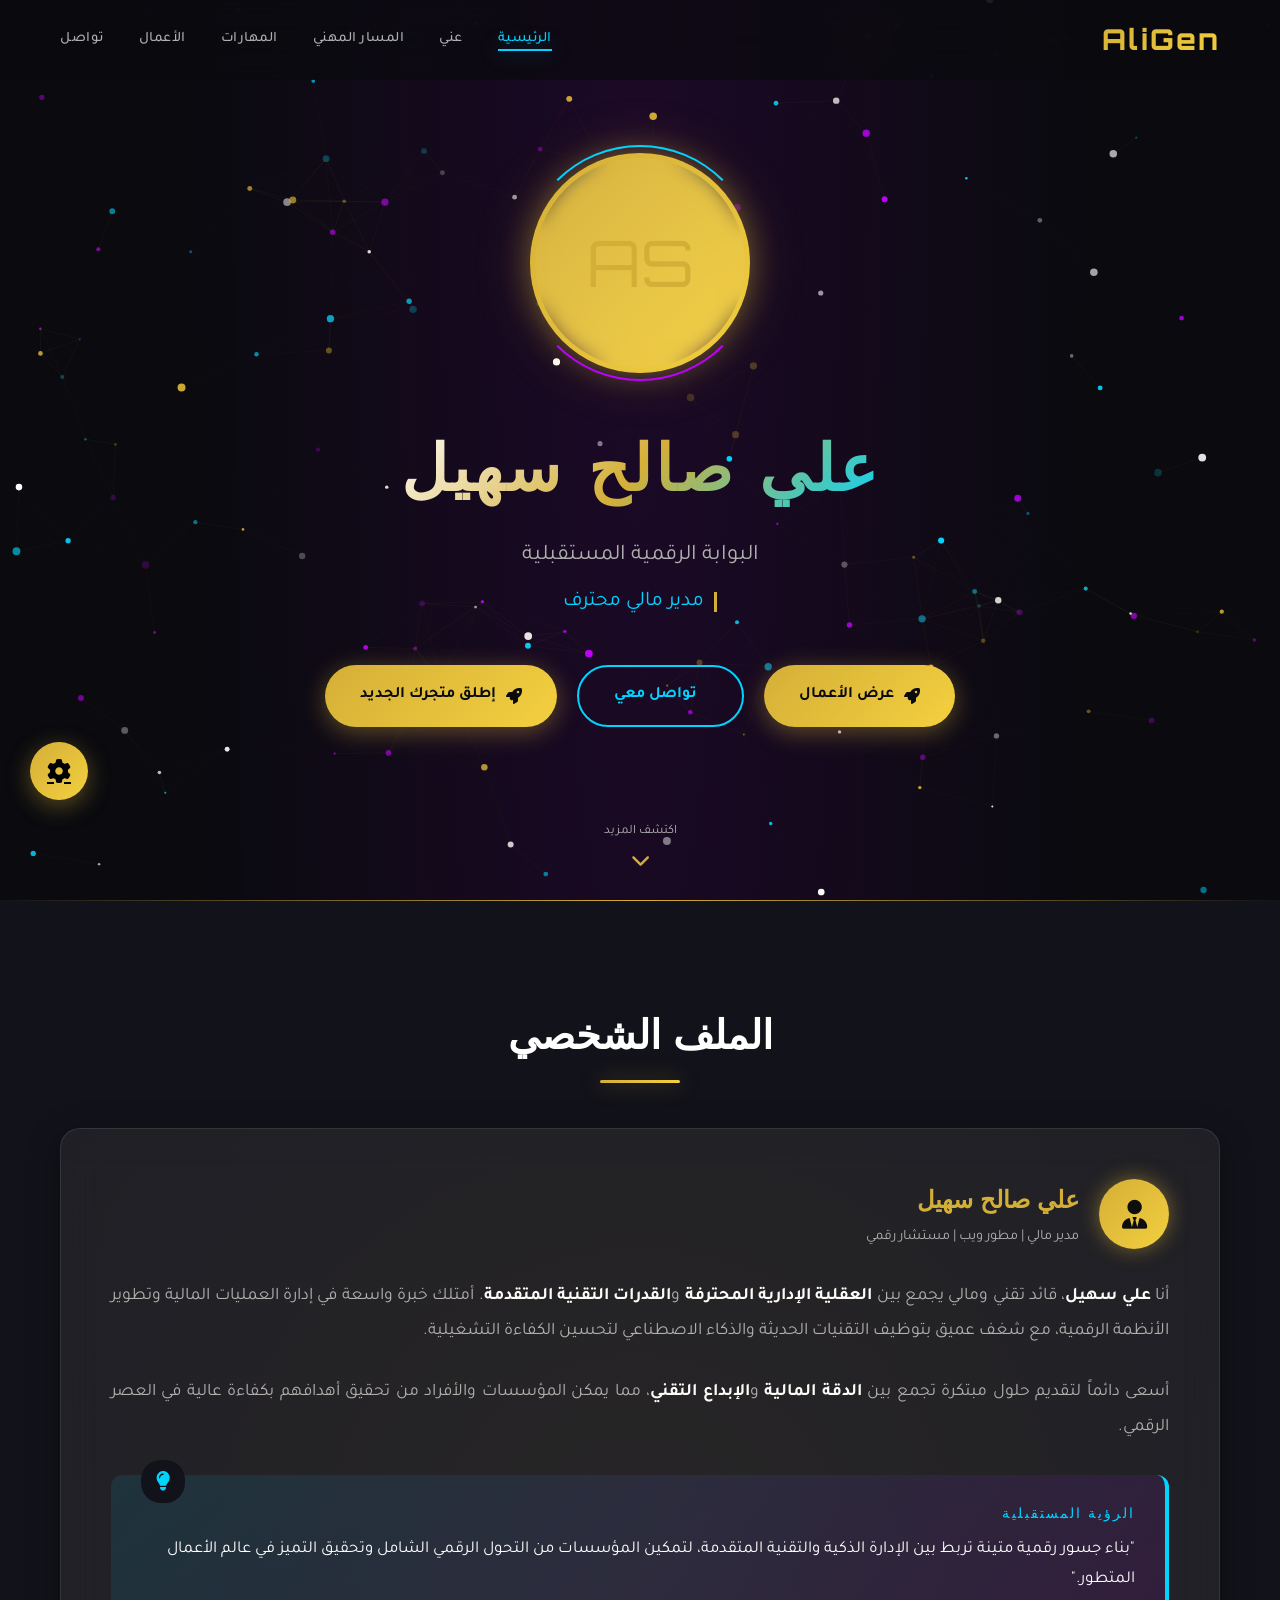
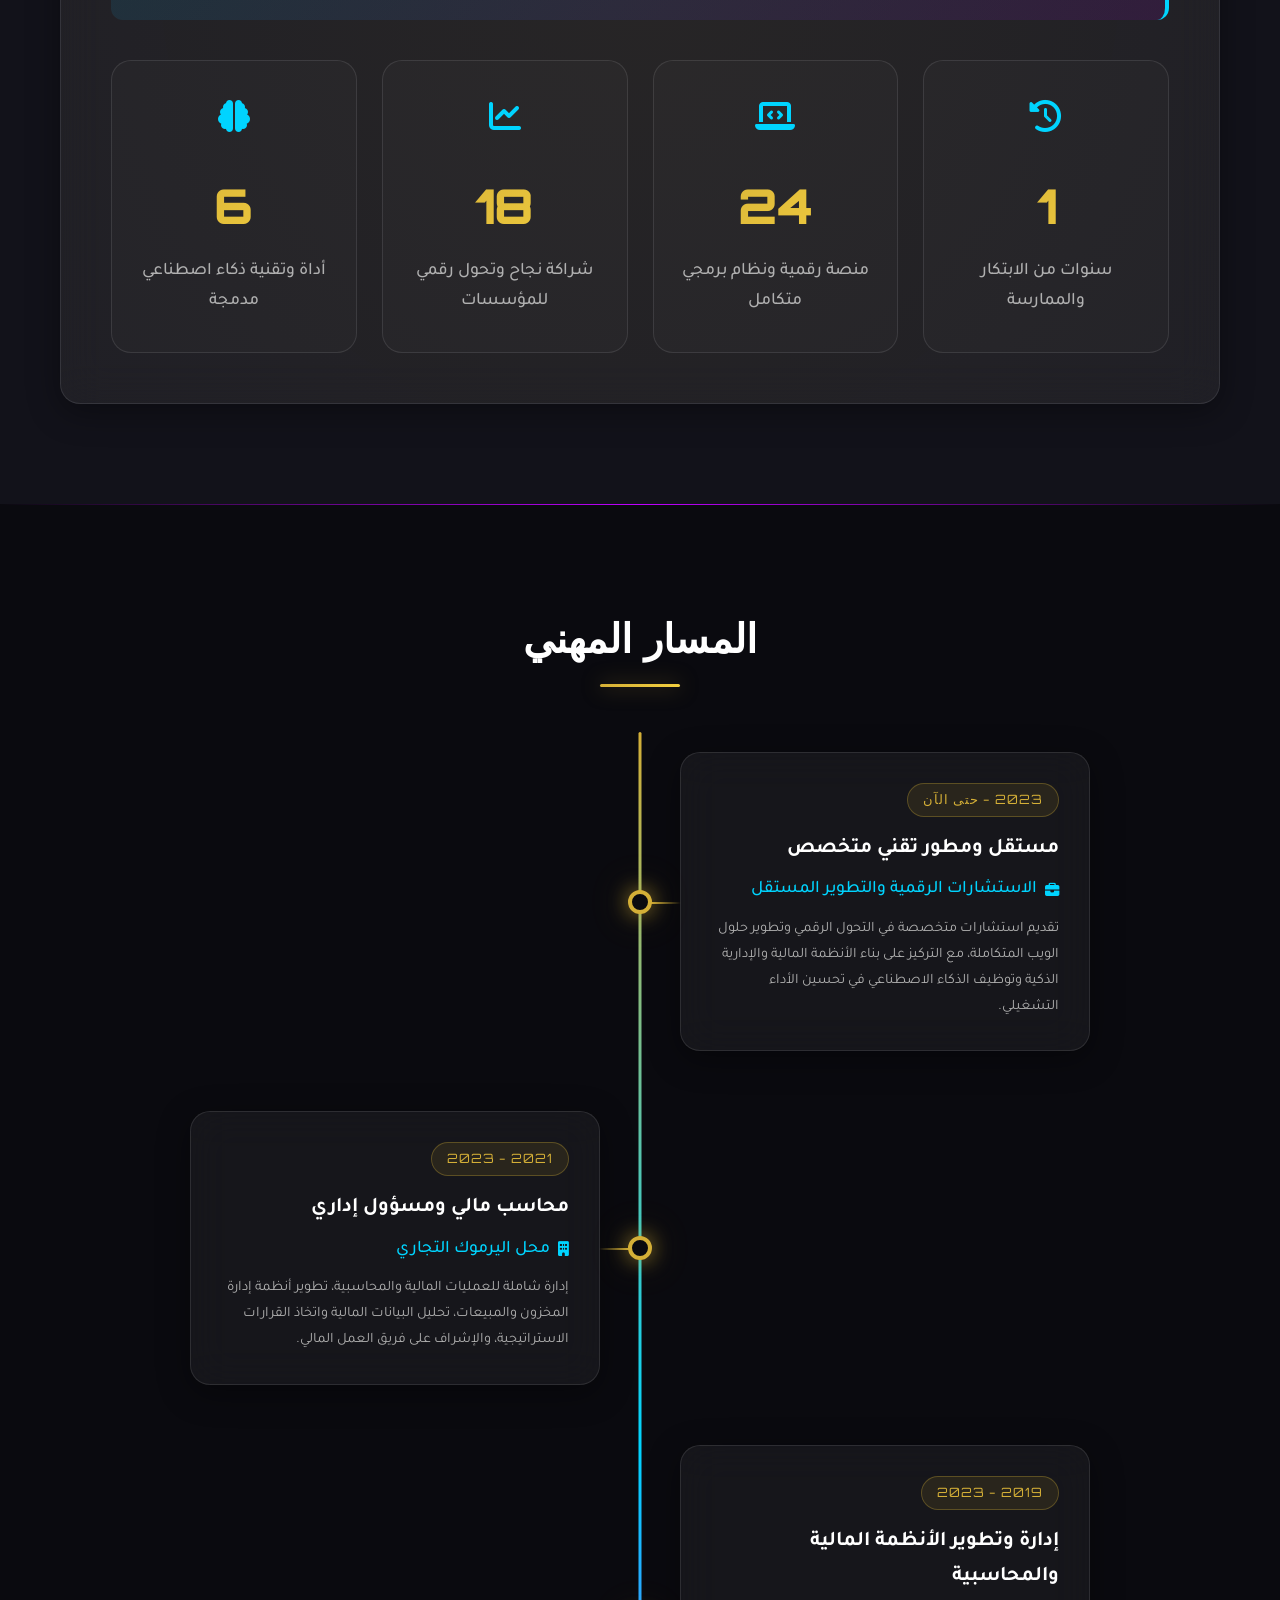
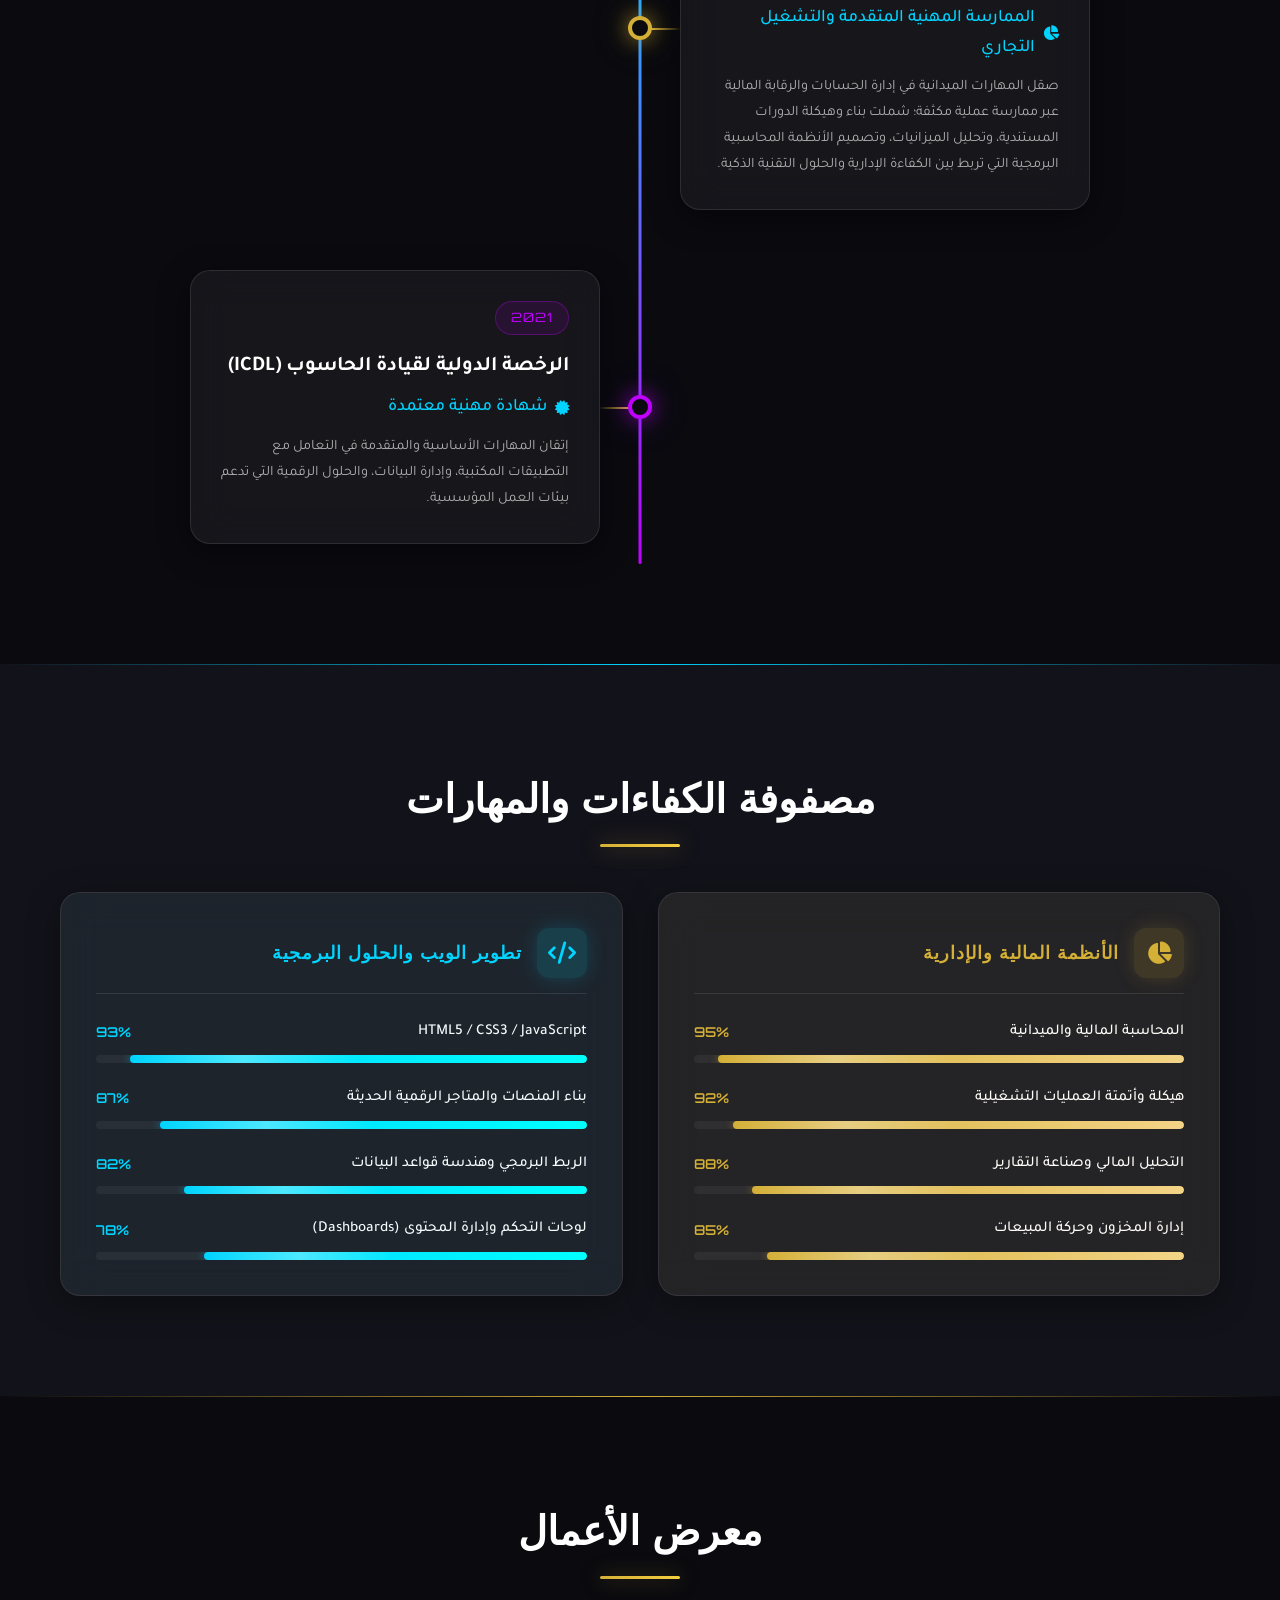
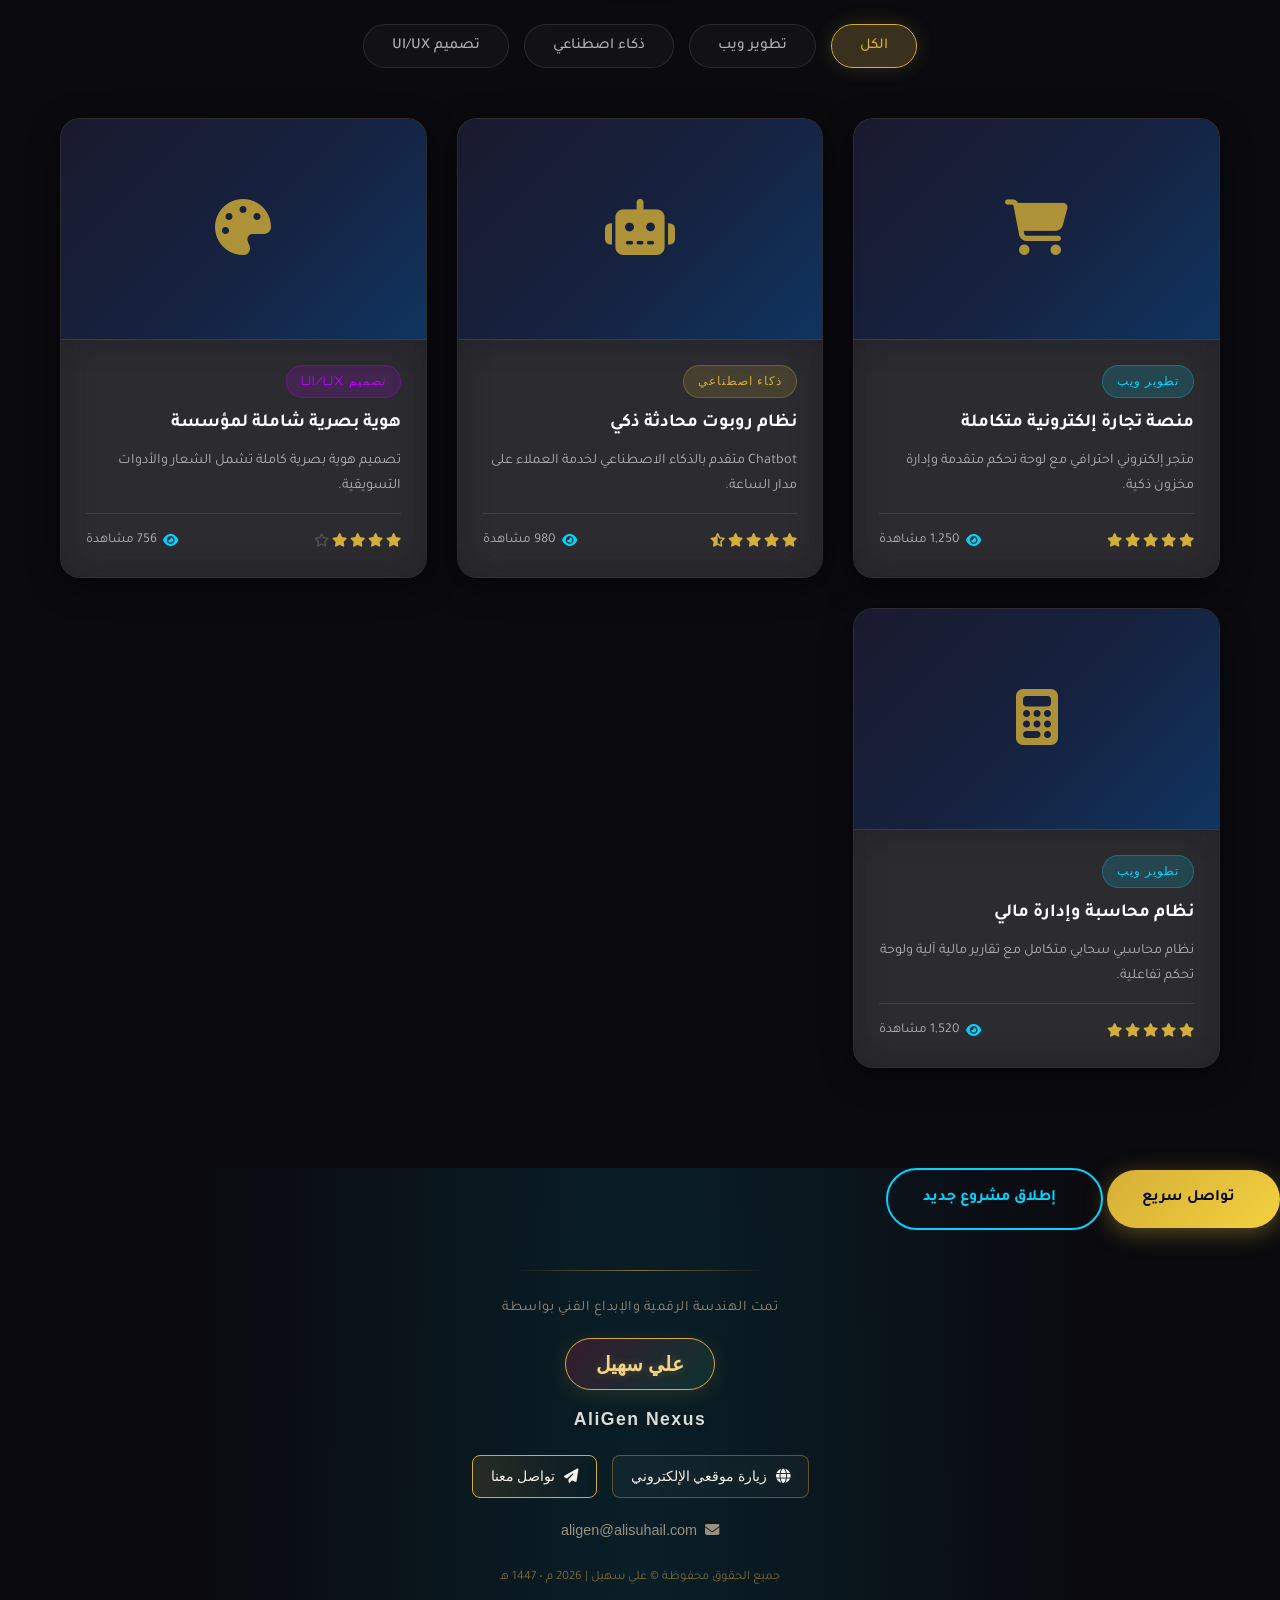
==== admin.html @ 63098ef5 "فصل صفحةadmin html" ====
<!DOCTYPE html>
<html lang="ar" dir="rtl">
<head>
    <meta charset="UTF-8">
<meta name="viewport" content="width=device-width, initial-scale=1.0">

<!-- العنوان والوصف الأساسي للـ SEO -->
<title>علي سهيل | أصنع ما يتخيله الآخرون - مطور ويب وحلول ذكاء اصطناعي</title>
<meta name="description" content="أحول أصعب الأفكار إلى منصات ومتاجر رقمية ناجحة. تطوير ويب، متاجر إلكترونية، وحلول ذكاء اصطناعي تبدأ بفكرة وتنتهي بإنجاز يفوق توقعاتك.">

<!-- Google Fonts -->  
<link rel="preconnect" href="https://fonts.googleapis.com">  
<link rel="preconnect" href="https://fonts.gstatic.com" crossorigin>  
<link href="https://fonts.googleapis.com/css2?family=Orbitron:wght@400;500;600;700;800;900&family=Inter:wght@300;400;500;600;700&family=Tajawal:wght@300;400;500;700;800;900&display=swap" rel="stylesheet">  
  
<!-- Font Awesome Icons -->  
<link rel="stylesheet" href="https://cdnjs.cloudflare.com/ajax/libs/font-awesome/6.5.1/css/all.min.css">  
  
<!-- ربط ملف التنسيقات -->  
<link rel="stylesheet" href="style.css">  
  
<!-- Open Graph - فيسبوك وواتساب -->
<meta property="og:type" content="website">  
<meta property="og:url" content="https://alisuhail.com">  
<meta property="og:title" content="علي سهيل | أصنع ما يتخيله الآخرون">  
<meta property="og:description" content="حلول رقمية ذكية تبدأ بفكرة وتنتهي بإنجاز">  
<meta property="og:image" content="https://i.postimg.cc/hG9jt9Pc/file-000000000bd871fd86e7128f88a6589e.png">  

<!-- Twitter Card -->  
<meta name="twitter:card" content="summary_large_image">  
<meta name="twitter:title" content="علي سهيل | أصنع ما يتخيله الآخرون">  
<meta name="twitter:description" content="أحول أصعب الأفكار إلى منصات ومتاجر رقمية ناجحة. تطوير ويب، متاجر إلكترونية، وحلول ذكاء اصطناعي تبدأ بفكرة وتنتهي بإنجاز.">  
<meta name="twitter:image" content="https://i.postimg.cc/hG9jt9Pc/file-000000000bd871fd86e7128f88a6589e.png">
</head>

<body>

    <!-- ============================================
         Navigation Bar
         ============================================ -->
    <nav class="navbar" id="navbar">
        <div class="container">
            <a href="#home" class="navbar-brand">AliGen</a>
            
            <ul class="nav-menu" id="navMenu">
                <li><a href="#home" class="nav-link active">الرئيسية</a></li>
                <li><a href="#about" class="nav-link">عني</a></li>
                <li><a href="#timeline" class="nav-link">المسار المهني</a></li>
                <li><a href="#skills" class="nav-link">المهارات</a></li>
                <li><a href="#portfolio" class="nav-link">الأعمال</a></li>
                <li><a href="#contact" class="nav-link">تواصل</a></li>
            </ul>
            
            <div class="hamburger" id="hamburger">
                <span></span>
                <span></span>
                <span></span>
            </div>
        </div>
    </nav>

    <!-- ============================================
         Hero Section
         ============================================ -->
    <section class="hero-section" id="home">
        <canvas id="particles-canvas"></canvas>
        
        <div class="hero-content">
            <div class="profile-container">
                <div class="profile-image-wrapper">
                    <div class="profile-image">
                        <img src="https://i.postimg.cc/J7dBg5sp/file-0000000059b471f4b7253a886ff42925.png" 
                             alt="علي صالح سهيل" 
                             style="width:100%;height:100%;object-fit:cover;border-radius:50%;"
                             onerror="this.style.display='none';this.nextElementSibling.style.display='block';">
                        <span class="profile-fallback">AS</span>
                    </div>
                </div>
            </div>
            
            <h1 class="hero-title">علي صالح سهيل</h1>
            <p class="hero-subtitle">البوابة الرقمية المستقبلية</p>
            <div class="typing-container">
                <span class="typing-text" id="typingText"></span>
            </div>
            
            <div class="hero-buttons">
                <a href="#portfolio" class="btn-primary">
                    <i class="fas fa-rocket"></i>
                    عرض الأعمال  
                </a>
                <a href="https://aligen-connect.netlify.app/#contact" class="btn-secondary">
                    <i data-lucide="send" class="w-4 h-4"></i>
                    تواصل معي            
                </a>
                <a href="https://aligen-connect.netlify.app/#launchpad" class="btn-primary">
                    <i data-lucide="rocket" class="fas fa-rocket my-icon w-4 h-4"></i>
                    إطلق متجرك الجديد
                </a>
            </div>
        </div>
        
        <div class="scroll-indicator">
            <span>اكتشف المزيد</span>
            <i class="fas fa-chevron-down"></i>
        </div>
    </section>

    <!-- ============================================
         About Section
         ============================================ -->
    <section class="about-section" id="about">
        <div class="container">
            <h2 class="section-title fade-in">الملف الشخصي</h2>
            
            <div class="about-grid">
                <div class="glass about-card fade-in">
                    <div class="about-header">
                        <div class="about-icon">
                            <i class="fas fa-user-tie"></i>
                        </div>
                        <div>
                            <h3 class="about-title-small">علي صالح سهيل</h3>
                            <p class="about-subtitle">مدير مالي | مطور ويب | مستشار رقمي</p>
                        </div>
                    </div>
                    
                    <p class="about-text">
                        أنا <strong>علي سهيل</strong>، قائد تقني ومالي يجمع بين <strong>العقلية الإدارية المحترفة</strong> و<strong>القدرات التقنية المتقدمة</strong>. أمتلك خبرة واسعة في إدارة العمليات المالية وتطوير الأنظمة الرقمية، مع شغف عميق بتوظيف التقنيات الحديثة والذكاء الاصطناعي لتحسين الكفاءة التشغيلية.
                    </p>
                    
                    <p class="about-text">
                        أسعى دائماً لتقديم حلول مبتكرة تجمع بين <strong>الدقة المالية</strong> و<strong>الإبداع التقني</strong>، مما يمكن المؤسسات والأفراد من تحقيق أهدافهم بكفاءة عالية في العصر الرقمي.
                    </p>
                    
                    <div class="vision-box">
                        <div class="vision-label">الرؤية المستقبلية</div>
                        <p class="vision-text">
                            "بناء جسور رقمية متينة تربط بين الإدارة الذكية والتقنية المتقدمة، لتمكين المؤسسات من التحول الرقمي الشامل وتحقيق التميز في عالم الأعمال المتطور."
                        </p>
                    </div>
                    
                    <div class="stats-grid">
                        <div class="stat-card" data-count="2">
                            <div class="stat-icon"><i class="fas fa-history"></i></div>
                            <div class="stat-number">0</div>
                            <div class="stat-label">سنوات من الابتكار والممارسة</div>
                        </div>
                        <div class="stat-card" data-count="45">
                            <div class="stat-icon"><i class="fas fa-laptop-code"></i></div>
                            <div class="stat-number">0</div>
                            <div class="stat-label">منصة رقمية ونظام برمجي متكامل</div>
                        </div>
                        <div class="stat-card" data-count="35">
                            <div class="stat-icon"><i class="fas fa-chart-line"></i></div>
                            <div class="stat-number">0</div>
                            <div class="stat-label">شراكة نجاح وتحول رقمي للمؤسسات</div>
                        </div>
                        <div class="stat-card" data-count="12">
                            <div class="stat-icon"><i class="fas fa-brain"></i></div>
                            <div class="stat-number">0</div>
                            <div class="stat-label">أداة وتقنية ذكاء اصطناعي مدمجة</div>
                        </div>
                    </div>
                </div>
            </div>
        </div>
    </section>

    <!-- ============================================
         Timeline Section
         ============================================ -->
    <section class="timeline-section" id="timeline">
        <div class="container">
            <h2 class="section-title fade-in">المسار المهني</h2>
            
            <div class="timeline-container fade-in">
                <div class="timeline-line"></div>
                
                <div class="timeline-item">
                    <div class="timeline-node"></div>
                    <div class="glass timeline-content">
                        <div class="timeline-connector"></div>
                        <span class="timeline-date">2023 - حتى الآن</span>
                        <h3 class="timeline-title">مستقل ومطور تقني متخصص</h3>
                        <div class="timeline-company">
                            <i class="fas fa-briefcase"></i>
                            الاستشارات الرقمية والتطوير المستقل
                        </div>
                        <p class="timeline-description">
                            تقديم استشارات متخصصة في التحول الرقمي وتطوير حلول الويب المتكاملة، مع التركيز على بناء الأنظمة المالية والإدارية الذكية وتوظيف الذكاء الاصطناعي في تحسين الأداء التشغيلي.
                        </p>
                    </div>
                </div>

                <div class="timeline-item">
                    <div class="timeline-node"></div>
                    <div class="glass timeline-content">
                        <div class="timeline-connector"></div>
                        <span class="timeline-date">2021 - 2023</span>
                        <h3 class="timeline-title">محاسب مالي ومسؤول إداري</h3>
                        <div class="timeline-company">
                            <i class="fas fa-building"></i>
                            محل اليرموك التجاري
                        </div>
                        <p class="timeline-description">
                            إدارة شاملة للعمليات المالية والمحاسبية، تطوير أنظمة إدارة المخزون والمبيعات، تحليل البيانات المالية واتخاذ القرارات الاستراتيجية، والإشراف على فريق العمل المالي.
                        </p>
                    </div>
                </div>

                <div class="timeline-item">
                    <div class="timeline-node"></div>
                    <div class="glass timeline-content">
                        <div class="timeline-connector"></div>
                        <span class="timeline-date">2019 - 2023</span>
                        <h3 class="timeline-title">إدارة وتطوير الأنظمة المالية والمحاسبية</h3>
                        <div class="timeline-company">
                            <i class="fas fa-chart-pie"></i>
                            الممارسة المهنية المتقدمة والتشغيل التجاري
                        </div>
                        <p class="timeline-description">
                            صقل المهارات الميدانية في إدارة الحسابات والرقابة المالية عبر ممارسة عملية مكثفة؛ شملت بناء وهيكلة الدورات المستندية، وتحليل الميزانيات، وتصميم الأنظمة المحاسبية البرمجية التي تربط بين الكفاءة الإدارية والحلول التقنية الذكية.
                        </p>
                    </div>
                </div>

                <div class="timeline-item">
                    <div class="timeline-node education"></div>
                    <div class="glass timeline-content">
                        <div class="timeline-connector"></div>
                        <span class="timeline-date edu">2021</span>
                        <h3 class="timeline-title">الرخصة الدولية لقيادة الحاسوب (ICDL)</h3>
                        <div class="timeline-company">
                            <i class="fas fa-certificate"></i>
                            شهادة مهنية معتمدة
                        </div>
                        <p class="timeline-description">
                            إتقان المهارات الأساسية والمتقدمة في التعامل مع التطبيقات المكتبية، وإدارة البيانات، والحلول الرقمية التي تدعم بيئات العمل المؤسسية.
                        </p>
                    </div>
                </div>
            </div>
        </div>
    </section>

    <!-- ============================================
         Skills Section
         ============================================ -->
    <section class="skills-section" id="skills">
        <div class="container">
            <h2 class="section-title fade-in">مصفوفة الكفاءات والمهارات</h2>
            
            <div class="skills-grid">
                <div class="glass skill-category management fade-in">
                    <div class="category-header">
                        <div class="category-icon"><i class="fas fa-chart-pie"></i></div>
                        <h3 class="category-title">الأنظمة المالية والإدارية</h3>
                    </div>
                    <div class="skill-item" data-skill="95">
                        <div class="skill-info"><span class="skill-name">المحاسبة المالية والميدانية</span><span class="skill-percent">95%</span></div>
                        <div class="progress-bar"><div class="progress-fill"></div></div>
                    </div>
                    <div class="skill-item" data-skill="92">
                        <div class="skill-info"><span class="skill-name">هيكلة وأتمتة العمليات التشغيلية</span><span class="skill-percent">92%</span></div>
                        <div class="progress-bar"><div class="progress-fill"></div></div>
                    </div>
                    <div class="skill-item" data-skill="88">
                        <div class="skill-info"><span class="skill-name">التحليل المالي وصناعة التقارير</span><span class="skill-percent">88%</span></div>
                        <div class="progress-bar"><div class="progress-fill"></div></div>
                    </div>
                    <div class="skill-item" data-skill="85">
                        <div class="skill-info"><span class="skill-name">إدارة المخزون وحركة المبيعات</span><span class="skill-percent">85%</span></div>
                        <div class="progress-bar"><div class="progress-fill"></div></div>
                    </div>
                </div>

                <div class="glass skill-category development fade-in">
                    <div class="category-header">
                        <div class="category-icon"><i class="fas fa-code"></i></div>
                        <h3 class="category-title">تطوير الويب والحلول البرمجية</h3>
                    </div>
                    <div class="skill-item" data-skill="93">
                        <div class="skill-info"><span class="skill-name">HTML5 / CSS3 / JavaScript</span><span class="skill-percent">93%</span></div>
                        <div class="progress-bar"><div class="progress-fill"></div></div>
                    </div>
                    <div class="skill-item" data-skill="87">
                        <div class="skill-info"><span class="skill-name">بناء المنصات والمتاجر الرقمية الحديثة</span><span class="skill-percent">87%</span></div>
                        <div class="progress-bar"><div class="progress-fill"></div></div>
                    </div>
                    <div class="skill-item" data-skill="82">
                        <div class="skill-info"><span class="skill-name">الربط البرمجي وهندسة قواعد البيانات</span><span class="skill-percent">82%</span></div>
                        <div class="progress-bar"><div class="progress-fill"></div></div>
                    </div>
                    <div class="skill-item" data-skill="78">
                        <div class="skill-info"><span class="skill-name">لوحات التحكم وإدارة المحتوى (Dashboards)</span><span class="skill-percent">78%</span></div>
                        <div class="progress-bar"><div class="progress-fill"></div></div>
                    </div>
                </div>
            </div>
        </div>
    </section>

    <!-- ============================================
         Portfolio Section
         ============================================ -->
    <section class="portfolio-section" id="portfolio">
        <div class="container">
            <h2 class="section-title fade-in">معرض الأعمال</h2>
            
            <div class="filter-container fade-in">
                <button class="filter-btn active" data-filter="all"><span>الكل</span></button>
                <button class="filter-btn" data-filter="development"><span>تطوير الويب</span></button>
                <button class="filter-btn" data-filter="design"><span>التصميم</span></button>
                <button class="filter-btn" data-filter="ai"><span>الذكاء الاصطناعي</span></button>
            </div>
            
            <div class="portfolio-grid fade-in" id="portfolioGrid">
                <!-- يتم ملؤه ديناميكياً من ملف script.js -->
            </div>
        </div>
    </section>

    <!-- ============================================
         Contact CTA Buttons
         ============================================ -->
    <div class="cta-buttons">
        <a href="https://aligen-connect.netlify.app/#contact" onclick="toggleMobileMenu()" class="btn-primary">
           <i data-lucide="send" class="w-4 h-4"></i> 
            تواصل سريع
        </a>
        <a href="https://aligen-connect.netlify.app/#launchpad" onclick="toggleMobileMenu()" class="btn-secondary">
            <i data-lucide="rocket" class="w-4 h-4"></i>
             إطلاق مشروع جديد
        </a>
    </div>

    <!-- ============================================
         Footer
         ============================================ -->
    <footer class="futuristic-footer">
        <div class="footer-line"></div>
        <p class="footer-text">تمت الهندسة الرقمية والإبداع الفني بواسطة</p>
        <div class="designer-branding">
            <div class="brand-dev-capsule">علي سهيل</div>
            <span class="brand-nexus-text">AliGen Nexus</span>
            <div class="footer-buttons-container">
                <a href="https://aligen-nex-fduws5fc.manus.space" target="_blank" class="agbtn">
                    <i class="fas fa-globe"></i> زيارة موقعي الإلكتروني
                </a>
                <a href="https://aligen-connect.netlify.app/#contact" target="_blank" class="agbtn contact-btn">
                    <i class="fas fa-paper-plane"></i> تواصل معنا
                </a>
            </div>
            <div class="agmail" id="copyMail">
                <i class="fas fa-envelope"></i> aligen@alisuhail.com
            </div>
        </div>
        <p class="footer-copy">جميع الحقوق محفوظة © علي سهيل | 2026 م • 1447 هـ</p>
    </footer>

    <!-- Scroll to Top -->
    <button class="scroll-top-btn" id="scrollTopBtn" aria-label="العودة للأعلى">
        <i class="fas fa-chevron-up"></i>
    </button>

    <!-- زر الدخول للوحة التحكم (ينقلك لصفحة admin.html) -->
    <a href="admin.html" class="floating-admin-btn" title="فتح لوحة الإدارة" target="_blank">
        <i class="fas fa-cog"></i>
    </a>

    <!-- ربط ملف الجافاسكريبت الرئيسي -->
    <script src="script.js"></script>

    <!-- كود ربط استمارة التواصل بقاعدة بيانات فايربيس Firestore (يجب أن يبقى module) -->
    <script type="module">
        import { initializeApp } from "https://www.gstatic.com/firebasejs/12.13.0/firebase-app.js";
        import { getAnalytics } from "https://www.gstatic.com/firebasejs/12.13.0/firebase-analytics.js";
        import { getFirestore, collection, addDoc, serverTimestamp } from "https://www.gstatic.com/firebasejs/12.13.0/firebase-firestore.js";

        const firebaseConfig = {
            apiKey: "AIzaSyB22o1vU_mT0k_3IWxIdcopri5rWjGiPYI",
            authDomain: "aligen-cv.firebaseapp.com",
            projectId: "aligen-cv",
            storageBucket: "aligen-cv.firebasestorage.app",
            messagingSenderId: "947518496863",
            appId: "1:947518496863:web:9a6d0e6fd05e4dda3cfbea",
            measurementId: "G-0F3BT9Z23Q"
        };

        const app = initializeApp(firebaseConfig);
        const analytics = getAnalytics(app);
        const db = getFirestore(app);

        const contactForm = document.getElementById('contactForm');
        
        // التأكد من وجود النموذج في الصفحة قبل تنفيذ الكود لتفادي الأخطاء
        if (contactForm) {
            contactForm.addEventListener('submit', async (e) => {
                e.preventDefault();

                const submitBtn = contactForm.querySelector('.submit-btn span');
                const originalText = submitBtn.innerText;
                submitBtn.innerText = "جاري إرسال طلبك...";

                const formData = {
                    name: document.getElementById('name').value,
                    phone: document.getElementById('phone').value,
                    email: document.getElementById('email').value,
                    country: document.getElementById('country').value,
                    city: document.getElementById('city').value || "غير محدد",
                    company: document.getElementById('company').value || "غير محدد",
                    jobTitle: document.getElementById('jobTitle').value,
                    reason: document.getElementById('reason').value,
                    details: document.getElementById('details').value,
                    createdAt: serverTimestamp()
                };

                try {
                    const docRef = await addDoc(collection(db, "incoming_requests"), formData);
                    if (typeof showNotification === 'function') {
                        showNotification("تم إرسال طلبك بنجاح! يسعدنا التعامل معك وسنتواصل معك قريباً.", "success");
                    }
                    contactForm.reset();
                } catch (error) {
                    console.error("خطأ أثناء حفظ البيانات في فايربيس: ", error);
                    if (typeof showNotification === 'function') {
                        showNotification("عذراً، حدث خطأ أثناء إرسال الطلب. يرجى المحاولة مرة أخرى.", "danger");
                    }
                } finally {
                    submitBtn.innerText = originalText;
                }
            });
        }
    </script>
    
</body>
</html>
---- style.css ----
/* ============================================
   CSS Custom Properties (Design Tokens)
   ============================================ */
:root {
    --primary-bg: #0a0a0f;
    --secondary-bg: #12121a;
    --glass-bg: rgba(255, 255, 255, 0.05);
    --glass-border: rgba(255, 255, 255, 0.1);
    --gold-primary: #d4af37;
    --gold-light: #f4d03f;
    --gold-gradient: linear-gradient(135deg, #d4af37, #f4d03f);
    --neon-blue: #00d4ff;
    --neon-purple: #bf00ff;
    --text-primary: #ffffff;
    --text-secondary: #b0b0b0;
    --accent-cyan: #00ffff;
    
    --font-heading: 'Orbitron', sans-serif;
    --font-body: 'Inter', 'Segoe UI', sans-serif;
    --font-arabic: 'Tajawal', 'Cairo', sans-serif;
    --size-hero: 4rem;
    --size-h1: 3rem;
    --size-h2: 2.5rem;
    --size-h3: 1.5rem;
    --size-body: 1.1rem;
    --size-small: 0.9rem;
    
    --section-padding: 100px 0;
    --container-max: 1200px;
    --card-gap: 30px;
    --element-gap: 20px;
    
    --radius-card: 20px;
    --radius-button: 50px;
    --radius-input: 12px;
    
    --shadow-glass: 0 8px 32px rgba(0, 0, 0, 0.37);
    --shadow-neon-blue: 0 0 20px rgba(0, 212, 255, 0.5);
    --shadow-neon-gold: 0 0 20px rgba(212, 175, 55, 0.5);
    --shadow-neon-purple: 0 0 20px rgba(191, 0, 255, 0.5);
    
    --transition-smooth: all 0.3s cubic-bezier(0.4, 0, 0.2, 1);
}

/* ============================================
   Reset & Base Styles
   ============================================ */
*, *::before, *::after { margin: 0; padding: 0; box-sizing: border-box; }
html { scroll-behavior: smooth; font-size: 16px; }

body {
    font-family: var(--font-arabic);
    background-color: var(--primary-bg);
    background-image: 
        radial-gradient(ellipse at top, rgba(191, 0, 255, 0.1) 0%, transparent 50%),
        radial-gradient(ellipse at bottom, rgba(0, 212, 255, 0.1) 0%, transparent 50%);
    color: var(--text-primary);
    line-height: 1.7;
    overflow-x: hidden;
    min-height: 100vh;
}

::selection { background: var(--gold-primary); color: var(--primary-bg); }
::-webkit-scrollbar { width: 8px; }
::-webkit-scrollbar-track { background: var(--primary-bg); }
::-webkit-scrollbar-thumb { background: var(--gold-gradient); border-radius: 10px; }
::-webkit-scrollbar-thumb:hover { background: var(--gold-light); }

.container { max-width: var(--container-max); margin: 0 auto; padding: 0 20px; }
section { padding: var(--section-padding); position: relative; }

.glass {
    background: var(--glass-bg);
    backdrop-filter: blur(20px);
    -webkit-backdrop-filter: blur(20px);
    border: 1px solid var(--glass-border);
    border-radius: var(--radius-card);
    box-shadow: var(--shadow-glass);
}

.section-title {
    font-family: var(--font-heading);
    font-size: var(--size-h2);
    text-align: center;
    margin-bottom: 60px;
    position: relative;
    color: var(--text-primary);
}

.section-title::after {
    content: '';
    position: absolute;
    bottom: -15px;
    left: 50%;
    transform: translateX(-50%);
    width: 80px;
    height: 3px;
    background: var(--gold-gradient);
    box-shadow: var(--shadow-neon-gold);
    border-radius: 10px;
}

/* Animation Keyframes */
@keyframes float { 0%, 100% { transform: translateY(0); } 50% { transform: translateY(-20px); } }
@keyframes pulse-glow { 0%, 100% { opacity: 1; } 50% { opacity: 0.5; } }
@keyframes fadeInUp { from { opacity: 0; transform: translateY(30px); } to { opacity: 1; transform: translateY(0); } }
@keyframes spin { from { transform: rotate(0deg); } to { transform: rotate(360deg); } }
@keyframes blink-caret { from, to { border-color: transparent; } 50% { border-color: var(--gold-primary); } }
@keyframes bounce { 0%, 20%, 50%, 80%, 100% { transform: translateX(-50%) translateY(0); } 40% { transform: translateX(-50%) translateY(-10px); } 60% { transform: translateX(-50%) translateY(-5px); } }
@keyframes shine { 0% { transform: translateX(-100%); } 100% { transform: translateX(300%); } }
@keyframes borderGlow { 0%, 100% { opacity: 0.3; } 50% { opacity: 0.6; } }
@keyframes gradientShift { 0%, 100% { background-position: 0% 50%; } 50% { background-position: 100% 50%; } }
@keyframes shake { 0%,100%{transform:translateX(0)} 25%{transform:translateX(-5px)} 75%{transform:translateX(5px)} }
@keyframes float-pulse { 0%,100% { transform: translateY(0); } 50% { transform: translateY(-8px); } }

.fade-in { opacity: 0; transform: translateY(30px); transition: opacity 0.8s ease, transform 0.8s ease; }
.fade-in.visible { opacity: 1; transform: translateY(0); }

@media (prefers-reduced-motion: reduce) {
    *, *::before, *::after { animation-duration: 0.01ms !important; animation-iteration-count: 1 !important; transition-duration: 0.01ms !important; }
    html { scroll-behavior: auto; }
}

/* ============================================
   Navigation Styles
   ============================================ */
.navbar { position: fixed; top: 0; left: 0; right: 0; z-index: 1000; padding: 15px 0; transition: var(--transition-smooth); background: rgba(10, 10, 15, 0.7); backdrop-filter: blur(20px); -webkit-backdrop-filter: blur(20px); border-bottom: 1px solid transparent; }
.navbar.scrolled { padding: 10px 0; background: rgba(10, 10, 15, 0.95); border-bottom: 1px solid var(--glass-border); box-shadow: var(--shadow-glass); }
.navbar .container { display: flex; justify-content: space-between; align-items: center; }
.navbar-brand { font-family: var(--font-heading); font-size: 1.8rem; font-weight: 800; background: var(--gold-gradient); -webkit-background-clip: text; -webkit-text-fill-color: transparent; background-clip: text; text-decoration: none; letter-spacing: 2px; position: relative; }
.navbar-brand::after { content: ''; position: absolute; bottom: -5px; left: 0; width: 100%; height: 2px; background: var(--gold-gradient); transform: scaleX(0); transition: transform 0.3s ease; }
.navbar-brand:hover::after { transform: scaleX(1); }
.nav-menu { display: flex; list-style: none; gap: 35px; align-items: center; }
.nav-link { font-family: var(--font-arabic); font-size: var(--size-small); font-weight: 500; color: var(--text-secondary); text-decoration: none; position: relative; padding: 5px 0; transition: var(--transition-smooth); letter-spacing: 0.5px; }
.nav-link::before { content: ''; position: absolute; bottom: 0; right: 0; width: 0; height: 2px; background: var(--neon-blue); box-shadow: var(--shadow-neon-blue); transition: width 0.3s ease; }
.nav-link:hover, .nav-link.active { color: var(--neon-blue); }
.nav-link:hover::before, .nav-link.active::before { width: 100%; }
.hamburger { display: none; flex-direction: column; cursor: pointer; gap: 6px; padding: 5px; z-index: 1001; }
.hamburger span { width: 28px; height: 2px; background: var(--gold-primary); transition: var(--transition-smooth); border-radius: 2px; }
.hamburger.active span:nth-child(1) { transform: rotate(45deg) translate(6px, 6px); }
.hamburger.active span:nth-child(2) { opacity: 0; }
.hamburger.active span:nth-child(3) { transform: rotate(-45deg) translate(6px, -6px); }

@media (max-width: 768px) {
    .hamburger { display: flex; }
    .nav-menu { position: fixed; top: 0; right: -100%; width: 80%; max-width: 350px; height: 100vh; background: rgba(10, 10, 15, 0.98); backdrop-filter: blur(30px); flex-direction: column; justify-content: center; align-items: center; gap: 30px; transition: right 0.4s cubic-bezier(0.4, 0, 0.2, 1); border-left: 1px solid var(--glass-border); box-shadow: -10px 0 40px rgba(0, 0, 0, 0.5); }
    .nav-menu.active { right: 0; }
    .nav-link { font-size: 1.2rem; }
}

/* ============================================
   Hero Section Styles
   ============================================ */
.hero-section { min-height: 100vh; display: flex; align-items: center; justify-content: center; position: relative; overflow: hidden; padding-top: 80px; }
#particles-canvas { position: absolute; top: 0; left: 0; width: 100%; height: 100%; z-index: 1; }
.hero-content { position: relative; z-index: 10; display: flex; flex-direction: column; align-items: center; text-align: center; padding: 20px; }
.profile-container { position: relative; margin-bottom: 40px; animation: float 6s ease-in-out infinite; }
.profile-image-wrapper { position: relative; width: 220px; height: 220px; border-radius: 50%; padding: 5px; background: var(--gold-gradient); box-shadow: 0 0 30px rgba(212, 175, 55, 0.4), 0 0 60px rgba(212, 175, 55, 0.2), inset 0 0 30px rgba(212, 175, 55, 0.1); }
.profile-image-wrapper::before { content: ''; position: absolute; top: -8px; left: -8px; right: -8px; bottom: -8px; border-radius: 50%; border: 2px solid transparent; border-top-color: var(--neon-blue); border-bottom-color: var(--neon-purple); animation: spin 4s linear infinite; }
.profile-image { width: 100%; height: 100%; border-radius: 50%; object-fit: cover; background: var(--glass-bg); backdrop-filter: blur(10px); display: flex; align-items: center; justify-content: center; overflow: hidden; }
.profile-fallback { font-size: 4rem; color: var(--gold-primary); font-family: var(--font-heading); display: none; }
.hero-title { font-family: var(--font-heading); font-size: var(--size-hero); font-weight: 900; margin-bottom: 15px; background: linear-gradient(135deg, #ffffff 0%, var(--gold-primary) 50%, var(--neon-blue) 100%); -webkit-background-clip: text; -webkit-text-fill-color: transparent; background-clip: text; letter-spacing: 3px; animation: pulse-glow 3s ease-in-out infinite; }
.hero-subtitle { font-family: var(--font-arabic); font-size: 1.4rem; color: var(--text-secondary); margin-bottom: 10px; font-weight: 400; }
.typing-container { font-family: var(--font-arabic); font-size: 1.3rem; color: var(--neon-blue); min-height: 40px; margin-bottom: 40px; direction: rtl; }
.typing-text { border-right: 3px solid var(--gold-primary); padding-right: 10px; animation: blink-caret 0.75s step-end infinite; }
.hero-buttons { display: flex; gap: 20px; flex-wrap: wrap; justify-content: center; }

.btn-primary, .btn-secondary { display: inline-flex; align-items: center; gap: 10px; padding: 15px 35px; font-family: var(--font-arabic); font-size: 1rem; font-weight: 600; text-decoration: none; border-radius: var(--radius-button); cursor: pointer; transition: var(--transition-smooth); position: relative; overflow: hidden; }
.btn-primary { color: var(--primary-bg); background: var(--gold-gradient); border: none; box-shadow: 0 5px 25px rgba(212, 175, 55, 0.4); }
.btn-primary::before { content: ''; position: absolute; top: 0; left: -100%; width: 100%; height: 100%; background: linear-gradient(90deg, transparent, rgba(255,255,255,0.3), transparent); transition: left 0.5s ease; }
.btn-primary:hover::before { left: 100%; }
.btn-primary:hover { transform: translateY(-3px); box-shadow: 0 8px 35px rgba(212, 175, 55, 0.6); }
.btn-secondary { color: var(--neon-blue); background: transparent; border: 2px solid var(--neon-blue); }
.btn-secondary::before { content: ''; position: absolute; top: 0; left: 0; width: 0; height: 100%; background: var(--neon-blue); transition: width 0.3s ease; z-index: -1; }
.btn-secondary:hover::before { width: 100%; }
.btn-secondary:hover { color: var(--primary-bg); box-shadow: var(--shadow-neon-blue); transform: translateY(-3px); }

.scroll-indicator { position: absolute; bottom: 30px; left: 50%; transform: translateX(-50%); z-index: 10; display: flex; flex-direction: column; align-items: center; gap: 8px; animation: bounce 2s infinite; }
.scroll-indicator span { font-size: 0.8rem; color: var(--text-secondary); font-family: var(--font-arabic); }
.scroll-indicator i { color: var(--gold-primary); font-size: 1.2rem; }

@media (max-width: 768px) {
    .hero-title { font-size: 2.5rem; }
    .profile-image-wrapper { width: 180px; height: 180px; }
    .hero-subtitle { font-size: 1.1rem; }
    .typing-container { font-size: 1.1rem; }
    .hero-buttons { flex-direction: column; width: 100%; max-width: 300px; }
    .btn-primary, .btn-secondary { width: 100%; justify-content: center; }
}

/* ============================================
   About Section Styles
   ============================================ */
.about-section { background: var(--secondary-bg); position: relative; }
.about-section::before { content: ''; position: absolute; top: 0; left: 0; right: 0; height: 1px; background: linear-gradient(90deg, transparent, var(--gold-primary), transparent); }
.about-grid { display: grid; grid-template-columns: 1fr; gap: var(--card-gap); }
.about-card { padding: 50px; position: relative; overflow: hidden; }
.about-card::before { content: ''; position: absolute; top: -50%; right: -50%; width: 200%; height: 200%; background: radial-gradient(circle, rgba(212, 175, 55, 0.05) 0%, transparent 70%); pointer-events: none; }
.about-header { display: flex; align-items: center; gap: 20px; margin-bottom: 30px; }
.about-icon { width: 70px; height: 70px; border-radius: 50%; background: var(--gold-gradient); display: flex; align-items: center; justify-content: center; font-size: 1.8rem; color: var(--primary-bg); box-shadow: var(--shadow-neon-gold); flex-shrink: 0; }
.about-title-small { font-family: var(--font-heading); font-size: var(--size-h3); color: var(--gold-primary); margin-bottom: 5px; }
.about-subtitle { color: var(--text-secondary); font-size: var(--size-small); }
.about-text { font-size: var(--size-body); line-height: 2; color: var(--text-secondary); margin-bottom: 25px; text-align: justify; }
.about-text strong { color: var(--text-primary); font-weight: 700; }
.vision-box { background: linear-gradient(135deg, rgba(0, 212, 255, 0.1), rgba(191, 0, 255, 0.1)); border-right: 4px solid var(--neon-blue); padding: 25px 30px; border-radius: 12px; margin-top: 30px; position: relative; }
.vision-box::before { content: '\f0eb'; font-family: 'Font Awesome 6 Free'; font-weight: 900; position: absolute; top: -15px; left: 30px; background: var(--secondary-bg); padding: 5px 15px; border-radius: 20px; color: var(--neon-blue); font-size: 1.2rem; }
.vision-label { font-family: var(--font-heading); font-size: 0.9rem; color: var(--neon-blue); margin-bottom: 10px; letter-spacing: 2px; }
.vision-text { color: var(--text-primary); font-size: 1.05rem; line-height: 1.8; }
.stats-grid { display: grid; grid-template-columns: repeat(auto-fit, minmax(200px, 1fr)); gap: 25px; margin-top: 40px; }
.stat-card { text-align: center; padding: 35px 20px; background: rgba(255, 255, 255, 0.02); border-radius: var(--radius-card); border: 1px solid var(--glass-border); transition: var(--transition-smooth); position: relative; overflow: hidden; }
.stat-card:hover { transform: translateY(-5px); border-color: var(--gold-primary); box-shadow: var(--shadow-neon-gold); }
.stat-card::after { content: ''; position: absolute; bottom: 0; left: 0; width: 100%; height: 3px; background: var(--gold-gradient); transform: scaleX(0); transition: transform 0.3s ease; }
.stat-card:hover::after { transform: scaleX(1); }
.stat-number { font-family: var(--font-heading); font-size: 3rem; font-weight: 900; background: var(--gold-gradient); -webkit-background-clip: text; -webkit-text-fill-color: transparent; background-clip: text; margin-bottom: 10px; }
.stat-label { font-family: var(--font-arabic); color: var(--text-secondary); font-size: var(--size-body); font-weight: 500; }
.stat-icon { font-size: 2rem; color: var(--neon-blue); margin-bottom: 15px; }
@media (max-width: 768px) { .about-card { padding: 30px 20px; } .stats-grid { grid-template-columns: repeat(2, 1fr); } .stat-number { font-size: 2.2rem; } }

/* ============================================
   Timeline Section Styles
   ============================================ */
.timeline-section { background: var(--primary-bg); position: relative; overflow: hidden; }
.timeline-section::before { content: ''; position: absolute; top: 0; left: 0; right: 0; height: 1px; background: linear-gradient(90deg, transparent, var(--neon-purple), transparent); }
.timeline-container { position: relative; max-width: 900px; margin: 0 auto; padding: 20px 0; }
.timeline-line { position: absolute; right: 50%; top: 0; bottom: 0; width: 3px; background: linear-gradient(to bottom, var(--gold-primary), var(--neon-blue), var(--neon-purple)); transform: translateX(50%); border-radius: 10px; }
@media (max-width: 768px) { .timeline-line { right: 20px; transform: none; } }
.timeline-item { position: relative; margin-bottom: 60px; display: flex; align-items: center; }
.timeline-item:last-child { margin-bottom: 0; }
.timeline-node { position: absolute; right: 50%; transform: translateX(50%); width: 24px; height: 24px; border-radius: 50%; background: var(--primary-bg); border: 4px solid var(--gold-primary); z-index: 10; box-shadow: 0 0 20px rgba(212, 175, 55, 0.6), 0 0 40px rgba(212, 175, 55, 0.3); transition: var(--transition-smooth); }
.timeline-item:hover .timeline-node { transform: translateX(50%) scale(1.2); border-color: var(--neon-blue); box-shadow: 0 0 25px rgba(0, 212, 255, 0.8), 0 0 50px rgba(0, 212, 255, 0.4); }
.timeline-node.education { border-color: var(--neon-purple); box-shadow: 0 0 20px rgba(191, 0, 255, 0.6), 0 0 40px rgba(191, 0, 255, 0.3); }
.timeline-item:hover .timeline-node.education { border-color: var(--gold-primary); box-shadow: 0 0 25px rgba(212, 175, 55, 0.8), 0 0 50px rgba(212, 175, 55, 0.4); }
@media (max-width: 768px) { .timeline-node { right: 20px; transform: none; } .timeline-item:hover .timeline-node { transform: scale(1.2); } }
.timeline-content { width: calc(50% - 40px); padding: 30px; position: relative; transition: var(--transition-smooth); }
.timeline-item:nth-child(odd) .timeline-content { margin-right: auto; margin-left: 0; }
.timeline-item:nth-child(even) .timeline-content { margin-left: auto; margin-right: 0; }
@media (max-width: 768px) { .timeline-content { width: calc(100% - 60px); margin-right: 50px !important; margin-left: 0 !important; } }
.timeline-content:hover { transform: translateY(-5px); box-shadow: var(--shadow-glass), 0 0 30px rgba(212, 175, 55, 0.15); border-color: rgba(212, 175, 55, 0.3); }
.timeline-date { display: inline-block; padding: 5px 15px; font-family: var(--font-heading); font-size: 0.8rem; color: var(--gold-primary); background: rgba(212, 175, 55, 0.1); border: 1px solid rgba(212, 175, 55, 0.3); border-radius: 20px; margin-bottom: 15px; letter-spacing: 1px; }
.timeline-date.edu { color: var(--neon-purple); background: rgba(191, 0, 255, 0.1); border-color: rgba(191, 0, 255, 0.3); }
.timeline-title { font-family: var(--font-arabic); font-size: 1.3rem; font-weight: 700; color: var(--text-primary); margin-bottom: 8px; }
.timeline-company { display: flex; align-items: center; gap: 8px; font-size: var(--size-body); color: var(--neon-blue); margin-bottom: 12px; font-weight: 500; }
.timeline-company i { font-size: 0.9rem; }
.timeline-description { font-size: var(--size-small); color: var(--text-secondary); line-height: 1.8; }
.timeline-connector { position: absolute; top: 50%; width: 30px; height: 2px; }
.timeline-item:nth-child(odd) .timeline-connector { right: -30px; background: linear-gradient(to left, var(--gold-primary), transparent); }
.timeline-item:nth-child(even) .timeline-connector { left: -30px; background: linear-gradient(to right, var(--gold-primary), transparent); }
@media (max-width: 768px) { .timeline-connector { right: -30px !important; left: auto !important; background: linear-gradient(to left, var(--gold-primary), transparent) !important; } }

/* ============================================
   Skills Matrix Section Styles
   ============================================ */
.skills-section { background: var(--secondary-bg); position: relative; }
.skills-section::before { content: ''; position: absolute; top: 0; left: 0; right: 0; height: 1px; background: linear-gradient(90deg, transparent, var(--neon-blue), transparent); }
.skills-grid { display: grid; grid-template-columns: repeat(2, 1fr); gap: 35px; }
@media (max-width: 992px) { .skills-grid { grid-template-columns: 1fr; } }
.skill-category { padding: 35px; position: relative; overflow: hidden; }
.skill-category::before { content: ''; position: absolute; top: 0; right: 0; width: 100%; height: 100%; opacity: 0.03; pointer-events: none; }
.skill-category.management::before { background: var(--gold-primary); }
.skill-category.development::before { background: var(--neon-blue); }
.skill-category.ai::before { background: var(--neon-purple); }
.skill-category.marketing::before { background: var(--accent-cyan); }
.category-header { display: flex; align-items: center; gap: 15px; margin-bottom: 25px; padding-bottom: 15px; border-bottom: 1px solid var(--glass-border); }
.category-icon { width: 50px; height: 50px; border-radius: 12px; display: flex; align-items: center; justify-content: center; font-size: 1.4rem; flex-shrink: 0; }
.skill-category.management .category-icon { background: rgba(212, 175, 55, 0.15); color: var(--gold-primary); box-shadow: 0 0 20px rgba(212, 175, 55, 0.2); }
.skill-category.development .category-icon { background: rgba(0, 212, 255, 0.15); color: var(--neon-blue); box-shadow: 0 0 20px rgba(0, 212, 255, 0.2); }
.skill-category.ai .category-icon { background: rgba(191, 0, 255, 0.15); color: var(--neon-purple); box-shadow: 0 0 20px rgba(191, 0, 255, 0.2); }
.skill-category.marketing .category-icon { background: rgba(0, 255, 255, 0.15); color: var(--accent-cyan); box-shadow: 0 0 20px rgba(0, 255, 255, 0.2); }
.category-title { font-family: var(--font-heading); font-size: 1.1rem; letter-spacing: 1px; }
.skill-category.management .category-title { color: var(--gold-primary); }
.skill-category.development .category-title { color: var(--neon-blue); }
.skill-category.ai .category-title { color: var(--neon-purple); }
.skill-category.marketing .category-title { color: var(--accent-cyan); }
.skill-item { margin-bottom: 22px; }
.skill-item:last-child { margin-bottom: 0; }
.skill-info { display: flex; justify-content: space-between; align-items: center; margin-bottom: 10px; }
.skill-name { font-family: var(--font-arabic); font-size: 0.95rem; font-weight: 500; color: var(--text-primary); }
.skill-percent { font-family: var(--font-heading); font-size: 0.85rem; font-weight: 600; }
.skill-category.management .skill-percent { color: var(--gold-primary); }
.skill-category.development .skill-percent { color: var(--neon-blue); }
.skill-category.ai .skill-percent { color: var(--neon-purple); }
.skill-category.marketing .skill-percent { color: var(--accent-cyan); }
.progress-bar { width: 100%; height: 8px; background: rgba(255, 255, 255, 0.05); border-radius: 10px; overflow: hidden; position: relative; }
.progress-fill { height: 100%; border-radius: 10px; width: 0; transition: width 1.5s cubic-bezier(0.4, 0, 0.2, 1); position: relative; }
.skill-category.management .progress-fill { background: linear-gradient(90deg, var(--gold-primary), var(--gold-light)); box-shadow: 0 0 10px rgba(212, 175, 55, 0.5); }
.skill-category.development .progress-fill { background: linear-gradient(90deg, var(--neon-blue), var(--accent-cyan)); box-shadow: 0 0 10px rgba(0, 212, 255, 0.5); }
.skill-category.ai .progress-fill { background: linear-gradient(90deg, var(--neon-purple), #ff00ff); box-shadow: 0 0 10px rgba(191, 0, 255, 0.5); }
.skill-category.marketing .progress-fill { background: linear-gradient(90deg, var(--accent-cyan), #00ff88); box-shadow: 0 0 10px rgba(0, 255, 255, 0.5); }
.progress-fill::after { content: ''; position: absolute; top: 0; left: 0; width: 50%; height: 100%; background: linear-gradient(90deg, transparent, rgba(255,255,255,0.3), transparent); animation: shine 2s infinite; }
@media (max-width: 768px) { .skill-category { padding: 25px 20px; } .skills-grid { gap: 25px; } }

/* ============================================
   Portfolio Section Styles
   ============================================ */
.portfolio-section { background: var(--primary-bg); position: relative; overflow: hidden; }
.portfolio-section::before { content: ''; position: absolute; top: 0; left: 0; right: 0; height: 1px; background: linear-gradient(90deg, transparent, var(--gold-primary), transparent); }
.filter-container { display: flex; justify-content: center; flex-wrap: wrap; gap: 15px; margin-bottom: 50px; }
.filter-btn { padding: 12px 28px; font-family: var(--font-arabic); font-size: 0.95rem; font-weight: 500; color: var(--text-secondary); background: rgba(255, 255, 255, 0.03); border: 1px solid var(--glass-border); border-radius: var(--radius-button); cursor: pointer; transition: var(--transition-smooth); position: relative; overflow: hidden; }
.filter-btn::before { content: ''; position: absolute; top: 50%; left: 50%; width: 0; height: 0; border-radius: 50%; background: rgba(212, 175, 55, 0.2); transform: translate(-50%, -50%); transition: width 0.6s ease, height 0.6s ease; }
.filter-btn:hover::before, .filter-btn.active::before { width: 300px; height: 300px; }
.filter-btn:hover, .filter-btn.active { color: var(--gold-primary); border-color: var(--gold-primary); box-shadow: 0 0 20px rgba(212, 175, 55, 0.2); }
.filter-btn span { position: relative; z-index: 1; }
.portfolio-grid { display: grid; grid-template-columns: repeat(3, 1fr); gap: 30px; }
@media (max-width: 992px) { .portfolio-grid { grid-template-columns: repeat(2, 1fr); } }
@media (max-width: 576px) { .portfolio-grid { grid-template-columns: 1fr; } }
.project-card { position: relative; border-radius: var(--radius-card); overflow: hidden; transition: all 0.5s cubic-bezier(0.4, 0, 0.2, 1); opacity: 1; transform: scale(1); }
.project-card.hidden { display: none; }
.project-card:hover { transform: translateY(-10px) scale(1.02); box-shadow: var(--shadow-glass), 0 20px 60px rgba(212, 175, 55, 0.15); }
.project-thumbnail { position: relative; height: 220px; background: linear-gradient(135deg, #1a1a2e, #16213e, #0f3460); overflow: hidden; display: flex; align-items: center; justify-content: center; }
.project-thumbnail i { font-size: 3.5rem; color: var(--gold-primary); opacity: 0.8; transition: var(--transition-smooth); }
.project-card:hover .project-thumbnail i { opacity: 1; transform: scale(1.1); }
.project-overlay { position: absolute; top: 0; left: 0; width: 100%; height: 100%; background: linear-gradient(to top, rgba(10, 10, 15, 0.95), transparent); display: flex; align-items: flex-end; justify-content: center; padding-bottom: 80px; opacity: 0; transition: opacity 0.4s ease; pointer-events: none; }
.project-card:hover .project-overlay { 
    opacity: 1; 
    pointer-events: auto; /* <-- هذا السطر هو السحر الذي سيعمل الزر */
} 
.view-details-btn { padding: 12px 28px; font-family: var(--font-arabic); font-size: 0.9rem; color: var(--text-primary); background: var(--gold-gradient); border: none; border-radius: var(--radius-button); cursor: pointer; text-decoration: none; transition: var(--transition-smooth); box-shadow: 0 5px 20px rgba(212, 175, 55, 0.4); }
.view-details-btn:hover { transform: translateY(-3px); box-shadow: 0 8px 30px rgba(212, 175, 55, 0.6); }
.project-info { padding: 25px; background: var(--glass-bg); backdrop-filter: blur(20px); border-top: 1px solid var(--glass-border); }
.project-category-badge { display: inline-block; padding: 5px 14px; font-size: 0.75rem; font-family: var(--font-heading); letter-spacing: 1px; border-radius: 20px; margin-bottom: 12px; }
.badge-dev { background: rgba(0, 212, 255, 0.15); color: var(--neon-blue); border: 1px solid rgba(0, 212, 255, 0.3); }
.badge-design { background: rgba(191, 0, 255, 0.15); color: var(--neon-purple); border: 1px solid rgba(191, 0, 255, 0.3); }
.badge-ai { background: rgba(212, 175, 55, 0.15); color: var(--gold-primary); border: 1px solid rgba(212, 175, 55, 0.3); }
.badge-mobile { background: rgba(0, 200, 83, 0.15); color: #00c853; border: 1px solid rgba(0, 200, 83, 0.3); }
.badge-marketing { background: rgba(255, 187, 51, 0.15); color: #ffbb33; border: 1px solid rgba(255, 187, 51, 0.3); }
.badge-other { background: rgba(255, 255, 255, 0.1); color: #aaa; border: 1px solid rgba(255, 255, 255, 0.2); }
.badge-other { background: rgba(255, 255, 255, 0.1); color: #aaa; border: 1px solid rgba(255, 255, 255, 0.2); }
.badge-custom { background: rgba(0, 255, 255, 0.1); color: var(--accent-cyan); border: 1px solid rgba(0, 255, 255, 0.3); } 
.project-title { font-family: var(--font-arabic); font-size: 1.15rem; font-weight: 700; color: var(--text-primary); margin-bottom: 12px; line-height: 1.5; }
.project-meta { display: flex; justify-content: space-between; align-items: center; margin-top: 15px; padding-top: 15px; border-top: 1px solid var(--glass-border); }
.star-rating { display: flex; gap: 3px; }
.star-rating i { font-size: 0.85rem; color: var(--gold-primary); }
.star-rating i.empty { color: rgba(255, 255, 255, 0.2); }
.view-count { display: flex; align-items: center; gap: 6px; font-size: 0.85rem; color: var(--text-secondary); }
.view-count i { color: var(--neon-blue); }

/* ============================================
   Contact Section Styles
   ============================================ */
.contact-section { background: var(--secondary-bg); position: relative; overflow: hidden; }
.contact-section::before { content: ''; position: absolute; top: 0; left: 0; right: 0; height: 1px; background: linear-gradient(90deg, transparent, var(--neon-purple), transparent); }
.contact-section::after { content: ''; position: absolute; top: 0; left: 0; width: 100%; height: 100%; background-image: linear-gradient(rgba(212, 175, 55, 0.03) 1px, transparent 1px), linear-gradient(90deg, rgba(212, 175, 55, 0.03) 1px, transparent 1px); background-size: 50px 50px; pointer-events: none; }
.contact-container { max-width: 800px; margin: 0 auto; position: relative; z-index: 10; }
.contact-form-card { padding: 50px; position: relative; overflow: hidden; }
.contact-form-card::before { content: ''; position: absolute; top: -2px; left: -2px; right: -2px; bottom: -2px; background: linear-gradient(45deg, var(--gold-primary), var(--neon-blue), var(--neon-purple), var(--gold-primary)); border-radius: calc(var(--radius-card) + 2px); z-index: -1; opacity: 0.5; animation: borderGlow 4s linear infinite; }
.form-header { text-align: center; margin-bottom: 40px; }
.form-icon { width: 80px; height: 80px; border-radius: 50%; background: linear-gradient(135deg, rgba(212, 175, 55, 0.15), rgba(0, 212, 255, 0.15)); display: flex; align-items: center; justify-content: center; font-size: 2rem; color: var(--gold-primary); margin: 0 auto 20px; box-shadow: 0 0 30px rgba(212, 175, 55, 0.3), inset 0 0 20px rgba(212, 175, 55, 0.1); animation: pulse-glow 3s ease-in-out infinite; }
.form-title { font-family: var(--font-heading); font-size: 1.8rem; color: var(--text-primary); margin-bottom: 10px; letter-spacing: 2px; }
.form-subtitle { color: var(--text-secondary); font-size: var(--size-body); }
.form-grid { display: grid; grid-template-columns: repeat(2, 1fr); gap: 25px; margin-bottom: 25px; }
@media (max-width: 576px) { .form-grid { grid-template-columns: 1fr; } }
.input-group { position: relative; }
.input-group.full-width { grid-column: 1 / -1; }
.input-label { display: block; font-family: var(--font-arabic); font-size: 0.9rem; font-weight: 500; color: var(--text-secondary); margin-bottom: 8px; transition: var(--transition-smooth); }
.input-field, .select-field, .textarea-field { width: 100%; padding: 14px 18px; font-family: var(--font-arabic); font-size: 1rem; color: var(--text-primary); background: rgba(255, 255, 255, 0.03); border: 1px solid var(--glass-border); border-radius: var(--radius-input); outline: none; transition: var(--transition-smooth); }
.input-field::placeholder, .textarea-field::placeholder { color: rgba(176, 176, 176, 0.5); }
.input-field:focus, .select-field:focus, .textarea-field:focus { border-color: var(--neon-blue); box-shadow: 0 0 10px rgba(0, 212, 255, 0.2), inset 0 0 10px rgba(0, 212, 255, 0.05); background: rgba(0, 212, 255, 0.02); }
.input-group:focus-within .input-label { color: var(--neon-blue); }
.select-field { cursor: pointer; appearance: none; -webkit-appearance: none; background-image: url("data:image/svg+xml,%3Csvg xmlns='http://www.w3.org/2000/svg' fill='%2300d4ff' viewBox='0 0 24 24'%3E%3Cpath d='M7 10l5 5 5-5z'/%3E%3C/svg%3E"); background-repeat: no-repeat; background-position: left 12px center; background-size: 24px; padding-left: 40px; }
.select-field option { background: #12121a; color: #e0e0e0; }
.textarea-field { min-height: 150px; resize: vertical; line-height: 1.7; }
.submit-btn-container { text-align: center; margin-top: 35px; }
.submit-btn { display: inline-flex; align-items: center; gap: 12px; padding: 18px 50px; font-family: var(--font-heading); font-size: 1rem; font-weight: 700; letter-spacing: 2px; color: var(--primary-bg); background: linear-gradient(135deg, var(--gold-primary), var(--gold-light), var(--neon-blue)); background-size: 200% 200%; border: none; border-radius: var(--radius-button); cursor: pointer; transition: all 0.4s ease; position: relative; overflow: hidden; box-shadow: 0 8px 30px rgba(212, 175, 55, 0.4), 0 0 60px rgba(0, 212, 255, 0.2); animation: gradientShift 3s ease infinite; }
.submit-btn:hover { transform: translateY(-4px) scale(1.02); box-shadow: 0 12px 40px rgba(212, 175, 55, 0.6), 0 0 80px rgba(0, 212, 255, 0.3); }
.submit-btn:active { transform: translateY(-2px) scale(0.98); }
.submit-btn i { font-size: 1.2rem; transition: transform 0.3s ease; }
.submit-btn:hover i { transform: translateX(-5px) translateY(-3px); }
.submit-btn::before { content: ''; position: absolute; top: 0; left: -100%; width: 100%; height: 100%; background: linear-gradient(90deg, transparent, rgba(255,255,255,0.4), transparent); transition: left 0.6s ease; }
.submit-btn:hover::before { left: 100%; }
@media (max-width: 768px) { .contact-form-card { padding: 35px 25px; } .form-title { font-size: 1.4rem; } .submit-btn { padding: 16px 40px; font-size: 0.9rem; } }

/* ============================================
   Footer Styles
   ============================================ */
:root { --gold: #d4a843; --gold-light: #f3d487; --cream: #f4f1ea; --cream-dark: #bfae96; }
.futuristic-footer { text-align: center; padding: 40px 20px 30px; position: relative; z-index: 10; background: transparent; }
.futuristic-footer .footer-line { width: 250px; height: 1px; background: linear-gradient(90deg, transparent, var(--gold), transparent); margin: 0 auto 25px; opacity: 0.6; }
.futuristic-footer .footer-text { font-size: 0.9rem; color: var(--cream-dark); opacity: 0.75; letter-spacing: 0.5px; margin-bottom: 18px; }
.futuristic-footer .designer-branding { display: flex; flex-direction: column; align-items: center; gap: 15px; margin-bottom: 25px; }
.futuristic-footer .brand-dev-capsule { font-family: 'Cairo', sans-serif; font-weight: 700; font-size: 1.25rem; color: var(--gold-light); background: linear-gradient(135deg, rgba(107,29,58,0.45), rgba(26,92,71,0.35)); border: 1px solid var(--gold); padding: 8px 30px; border-radius: 50px; box-shadow: 0 4px 20px rgba(212,168,67,0.15); text-shadow: 0 0 10px rgba(212,168,67,0.3); transition: all 0.4s ease; }
.futuristic-footer .brand-dev-capsule:hover { transform: translateY(-2px); box-shadow: 0 6px 25px rgba(212,168,67,0.25); background: linear-gradient(135deg, rgba(107,29,58,0.6), rgba(26,92,71,0.5)); color: #fff; }
.futuristic-footer .brand-nexus-text { font-family: 'Poppins', sans-serif; font-size: 1.1rem; font-weight: 600; color: var(--cream); letter-spacing: 1.5px; opacity: 0.9; text-shadow: 0 2px 8px rgba(0,0,0,0.3); margin-bottom: 5px; }
.futuristic-footer .footer-buttons-container { display: flex; gap: 15px; justify-content: center; flex-wrap: wrap; }
.futuristic-footer .agbtn { text-decoration: none; font-family: 'Cairo', sans-serif; font-size: 0.9rem; color: var(--cream); border: 1px solid rgba(212,168,67,0.4); background: rgba(255, 255, 255, 0.03); backdrop-filter: blur(5px); padding: 8px 18px; border-radius: 8px; display: inline-flex; align-items: center; gap: 8px; transition: all 0.3s ease; }
.futuristic-footer .agbtn:hover { border-color: var(--gold); background: rgba(212,168,67,0.1); transform: translateY(-2px); box-shadow: 0 4px 15px rgba(212,168,67,0.15); }
.futuristic-footer .contact-btn { border-color: var(--gold); background: linear-gradient(90deg, rgba(212,168,67,0.15), transparent); }
.futuristic-footer .contact-btn:hover { background: linear-gradient(90deg, rgba(212,168,67,0.25), rgba(212,168,67,0.05)); }
.futuristic-footer .agmail { font-family: 'Poppins', sans-serif; font-size: 0.9rem; color: var(--cream-dark); opacity: 0.8; display: inline-flex; align-items: center; gap: 8px; margin-top: 5px; }
.futuristic-footer .footer-copy { font-size: 0.8rem; color: var(--gold); opacity: 0.55; transition: opacity 0.3s ease; }
.futuristic-footer .footer-copy:hover { opacity: 0.9; }
@media (max-width: 480px) { .futuristic-footer .brand-dev-capsule { font-size: 1.15rem; padding: 6px 24px; } .futuristic-footer .brand-nexus-text { font-size: 1rem; letter-spacing: 1px; } .futuristic-footer .footer-buttons-container { flex-direction: column; width: 100%; max-width: 260px; gap: 10px; } .futuristic-footer .agbtn { width: 100%; justify-content: center; } }

.scroll-top-btn { position: fixed; bottom: 30px; left: 30px; width: 55px; height: 55px; border-radius: 50%; background: linear-gradient(135deg, var(--gold-primary), var(--neon-blue)); border: none; cursor: pointer; display: flex; align-items: center; justify-content: center; font-size: 1.3rem; color: var(--primary-bg); opacity: 0; visibility: hidden; transform: translateY(20px); transition: all 0.4s cubic-bezier(0.4, 0, 0.2, 1); z-index: 999; box-shadow: 0 5px 25px rgba(212, 175, 55, 0.4); }
.scroll-top-btn.visible { opacity: 1; visibility: visible; transform: translateY(0); }
.scroll-top-btn:hover { transform: translateY(-5px) scale(1.1); box-shadow: 0 10px 40px rgba(212, 175, 55, 0.6), 0 0 60px rgba(0, 212, 255, 0.3); }
@media (max-width: 768px) { .footer-brand { font-size: 1.5rem; } .social-links { gap: 15px; } .social-link { width: 45px; height: 45px; font-size: 1.1rem; } .scroll-top-btn { bottom: 20px; left: 20px; width: 48px; height: 48px; } }

/* ============================================
   أنماط نظام الإدارة
   ============================================ */
:root { --admin-primary: #d4af37; --admin-primary-dark: #b8962e; --admin-bg-dark: #0a0a12; --admin-bg-card: #12121f; --admin-border: rgba(255,255,255,0.08); --admin-text: #e0e0e0; --admin-text-muted: #888; --admin-success: #00c853; --admin-danger: #ff4444; --admin-warning: #ffbb33; --admin-info: #33b5e5; --admin-radius: 12px; --admin-shadow: 0 8px 32px rgba(0,0,0,0.4); }
.admin-backdrop { position: fixed; inset: 0; background: rgba(5, 8, 20, 0.92); z-index: 9998; opacity: 0; visibility: hidden; pointer-events: none; transition: all 0.3s ease; display: none !important; }
.admin-backdrop.active { opacity: 1; visibility: visible; pointer-events: auto; display: block !important; }
.admin-login-modal { position: fixed; top: 50%; left: 50%; transform: translate(-50%, -50%) scale(0.9); background: var(--admin-bg-card); border: 1px solid var(--admin-border); border-radius: 20px; padding: 40px; width: 90%; max-width: 420px; z-index: 9999; opacity: 0; visibility: hidden; transition: all 0.4s cubic-bezier(0.175, 0.885, 0.32, 1.275); box-shadow: var(--admin-shadow), 0 0 60px rgba(212,175,55,0.15); }
.admin-login-modal.active { opacity: 1; visibility: visible; transform: translate(-50%, -50%) scale(1); }
.login-modal-content { position: relative; }
.login-close-btn { position: absolute; top: -10px; left: -10px; width: 36px; height: 36px; border-radius: 50%; background: rgba(255,68,68,0.15); border: 1px solid rgba(255,68,68,0.3); color: #ff4444; font-size: 20px; cursor: pointer; transition: all 0.3s ease; display: flex; align-items: center; justify-content: center; }
.login-close-btn:hover { background: #ff4444; color: white; transform: rotate(90deg); }
.login-header { text-align: center; margin-bottom: 30px; }
.login-icon-wrapper { width: 80px; height: 80px; margin: 0 auto 20px; background: linear-gradient(135deg, rgba(212,175,55,0.2), rgba(0,212,255,0.1)); border-radius: 50%; display: flex; align-items: center; justify-content: center; font-size: 32px; color: var(--admin-primary); box-shadow: 0 0 30px rgba(212,175,55,0.2); animation: pulse-glow 2s infinite; }
.login-header h2 { font-family: 'Orbitron', sans-serif; font-size: 24px; color: var(--admin-primary); margin-bottom: 8px; }
.login-header p { font-size: 14px; color: var(--admin-text-muted); }
.login-input-group { margin-bottom: 20px; }
.login-input-group label { display: block; font-size: 13px; color: var(--admin-text-muted); margin-bottom: 8px; font-weight: 500; }
.login-input-group input { width: 100%; padding: 14px 18px; background: rgba(255,255,255,0.03); border: 1px solid var(--admin-border); border-radius: var(--admin-radius); color: white; font-size: 16px; outline: none; transition: all 0.3s ease; }
.login-input-group input:focus { border-color: var(--admin-primary); box-shadow: 0 0 20px rgba(212,175,55,0.15); }
.login-error { display: none; align-items: center; gap: 8px; padding: 12px 16px; background: rgba(255,68,68,0.1); border: 1px solid rgba(255,68,68,0.3); border-radius: var(--admin-radius); color: #ff4444; font-size: 14px; margin-bottom: 15px; }
.login-error.show { display: flex; animation: shake 0.5s ease; }
.login-submit-btn { width: 100%; padding: 15px; background: linear-gradient(135deg, var(--admin-primary), var(--admin-primary-dark)); border: none; border-radius: var(--admin-radius); color: #000; font-size: 16px; font-weight: 700; cursor: pointer; transition: all 0.3s ease; display: flex; align-items: center; justify-content: center; gap: 10px; font-family: 'Tajawal', sans-serif; }
.login-submit-btn:hover { transform: translateY(-2px); box-shadow: 0 8px 25px rgba(212,175,55,0.4); }
.login-hint { text-align: center; margin-top: 20px; padding: 12px; background: rgba(212,175,55,0.05); border-radius: var(--admin-radius); font-size: 13px; color: var(--admin-text-muted); display: flex; align-items: center; justify-content: center; gap: 6px; }
.login-hint strong { color: var(--admin-primary); }

.admin-panel { position: fixed; top: 0; right: -480px; width: 470px; max-width: 95vw; height: 100vh; background: var(--admin-bg-dark); z-index: 9999; transition: right 0.4s cubic-bezier(0.4,0,0.2,1); display: flex; flex-direction: column; box-shadow: -10px 0 50px rgba(0,0,0,0.5); border-left: 1px solid var(--admin-border); }
.admin-panel.open { right: 0; }
.admin-panel.collapsed { width: 60px; }
.admin-panel.collapsed .panel-body { display: none; }
.admin-panel.collapsed .panel-brand span { display: none; }
.admin-panel.collapsed .toggle-panel-text { display: none; }
.panel-header { padding: 20px; background: linear-gradient(135deg, rgba(212,175,55,0.08), rgba(0,212,255,0.05)); border-bottom: 1px solid var(--admin-border); display: flex; justify-content: space-between; align-items: center; flex-shrink: 0; }
.panel-brand { display: flex; align-items: center; gap: 10px; font-family: 'Orbitron', sans-serif; font-size: 18px; color: var(--admin-primary); font-weight: 700; }
.panel-brand i { font-size: 22px; }
.panel-actions { display: flex; gap: 8px; }
.panel-toggle-btn, .panel-close-btn { width: 38px; height: 38px; border-radius: 10px; border: 1px solid var(--admin-border); background: rgba(255,255,255,0.03); color: var(--admin-text-muted); cursor: pointer; transition: all 0.3s ease; display: flex; align-items: center; justify-content: center; font-size: 16px; }
.panel-toggle-btn:hover { background: rgba(51,181,229,0.1); border-color: rgba(51,181,229,0.3); color: #33b5e5; }
.panel-close-btn:hover { background: rgba(255,68,68,0.1); border-color: rgba(255,68,68,0.3); color: #ff4444; transform: rotate(90deg); }
.panel-body { flex: 1; overflow-y: auto; padding: 20px; }
.panel-body::-webkit-scrollbar { width: 6px; }
.panel-body::-webkit-scrollbar-track { background: transparent; }
.panel-body::-webkit-scrollbar-thumb { background: var(--admin-border); border-radius: 10px; }
.panel-section { background: var(--admin-bg-card); border: 1px solid var(--admin-border); border-radius: var(--admin-radius); padding: 20px; margin-bottom: 20px; }
.section-heading { font-family: 'Tajawal', sans-serif; font-size: 16px; color: var(--admin-primary); margin-bottom: 18px; display: flex; align-items: center; gap: 10px; padding-bottom: 12px; border-bottom: 1px solid var(--admin-border); }
.section-heading i { font-size: 18px; }
.stats-grid-mini { display: grid; grid-template-columns: repeat(2, 1fr); gap: 12px; }
.stat-box { display: flex; align-items: center; gap: 12px; padding: 14px; background: rgba(255,255,255,0.02); border: 1px solid var(--admin-border); border-radius: 10px; transition: all 0.3s ease; }
.stat-box:hover { border-color: var(--admin-primary); background: rgba(212,175,55,0.03); }
.stat-icon-mini { width: 42px; height: 42px; border-radius: 10px; display: flex; align-items: center; justify-content: center; font-size: 18px; flex-shrink: 0; }
.stat-icon-mini.blue { background: rgba(51,181,229,0.15); color: #33b5e5; }
.stat-icon-mini.green { background: rgba(0,200,83,0.15); color: #00c853; }
.stat-icon-mini.gold { background: rgba(212,175,55,0.15); color: #d4af37; }
.stat-icon-mini.red { background: rgba(255,68,68,0.15); color: #ff4444; }
.stat-info { display: flex; flex-direction: column; }
.stat-info .stat-number { font-family: 'Orbitron', sans-serif; font-size: 20px; font-weight: 700; color: white; }
.stat-info .stat-label { font-size: 11px; color: var(--admin-text-muted); }
.project-form .form-row { display: grid; gap: 15px; margin-bottom: 15px; }
.form-row.two-cols { grid-template-columns: 1fr 1fr; }
.form-row.three-cols { grid-template-columns: 1fr 1fr 1fr; }
@media(max-width:400px) { .form-row.two-cols, .form-row.three-cols { grid-template-columns: 1fr; } }
.form-group { display: flex; flex-direction: column; gap: 6px; }
.form-group.full-width { grid-column: 1 / -1; }
.form-group label { font-size: 13px; color: var(--admin-text-muted); font-weight: 500; display: flex; align-items: center; gap: 6px; }
.form-group label i { font-size: 12px; color: var(--admin-primary); }
.form-group input, .form-group select, .form-group textarea { padding: 12px 14px; background: rgba(255,255,255,0.03); border: 1px solid var(--admin-border); border-radius: 8px; color: white; font-size: 14px; font-family: 'Tajawal', sans-serif; outline: none; transition: all 0.3s ease; }
.form-group input:focus, .form-group select:focus, .form-group textarea:focus { border-color: var(--admin-primary); box-shadow: 0 0 15px rgba(212,175,55,0.1); }
.form-group small { font-size: 11px; color: var(--admin-text-muted); margin-top: 2px; }
.form-group textarea { resize: vertical; min-height: 80px; }
.checkbox-label { display: flex !important; align-items: center; gap: 10px; cursor: pointer; font-size: 14px !important; color: var(--admin-text) !important; padding: 10px 14px; background: rgba(255,255,255,0.02); border: 1px solid var(--admin-border); border-radius: 8px; transition: all 0.3s ease; }
.checkbox-label:hover { border-color: var(--admin-primary); }
.checkbox-label input[type="checkbox"] { width: 18px; height: 18px; accent-color: var(--admin-primary); cursor: pointer; }
.form-actions { display: flex; gap: 12px; margin-top: 20px; }
.btn-primary-form { flex: 1; padding: 14px; background: linear-gradient(135deg, var(--admin-primary), var(--admin-primary-dark)); border: none; border-radius: 10px; color: #000; font-size: 15px; font-weight: 700; cursor: pointer; transition: all 0.3s ease; display: flex; align-items: center; justify-content: center; gap: 8px; font-family: 'Tajawal', sans-serif; }
.btn-primary-form:hover { transform: translateY(-2px); box-shadow: 0 8px 25px rgba(212,175,55,0.35); }
.btn-secondary-form { padding: 14px 24px; background: transparent; border: 1px solid var(--admin-border); border-radius: 10px; color: var(--admin-text-muted); font-size: 14px; cursor: pointer; transition: all 0.3s ease; display: flex; align-items: center; justify-content: center; gap: 8px; font-family: 'Tajawal', sans-serif; }
.btn-secondary-form:hover { border-color: #ff4444; color: #ff4444; background: rgba(255,68,68,0.05); }
.list-controls { display: flex; flex-direction: column; gap: 12px; margin-bottom: 15px; }
.search-box { position: relative; }
.search-box i { position: absolute; right: 14px; top: 50%; transform: translateY(-50%); color: var(--admin-text-muted); }
.search-box input { width: 100%; padding: 12px 14px 12px 40px; background: rgba(255,255,255,0.03); border: 1px solid var(--admin-border); border-radius: 10px; color: white; font-size: 14px; outline: none; transition: all 0.3s ease; font-family: 'Tajawal', sans-serif; }
.search-box input:focus { border-color: var(--admin-primary); }
.filter-tabs { display: flex; gap: 8px; }
.filter-tab { flex: 1; padding: 10px; background: rgba(255,255,255,0.02); border: 1px solid var(--admin-border); border-radius: 8px; color: var(--admin-text-muted); font-size: 13px; cursor: pointer; transition: all 0.3s ease; font-family: 'Tajawal', sans-serif; }
.filter-tab.active, .filter-tab:hover { background: rgba(212,175,55,0.1); border-color: var(--admin-primary); color: var(--admin-primary); }
.projects-list-container { max-height: 400px; overflow-y: auto; }
.project-item { display: flex; align-items: center; gap: 14px; padding: 14px; background: rgba(255,255,255,0.02); border: 1px solid var(--admin-border); border-radius: 10px; margin-bottom: 10px; transition: all 0.3s ease; }
.project-item:hover { border-color: rgba(212,175,55,0.3); background: rgba(212,175,55,0.03); }
.project-item.hidden-project { opacity: 0.6; border-style: dashed; }
.proj-icon { width: 45px; height: 45px; border-radius: 10px; background: linear-gradient(135deg, rgba(212,175,55,0.15), rgba(0,212,255,0.08)); display: flex; align-items: center; justify-content: center; color: var(--admin-primary); font-size: 20px; flex-shrink: 0; }
.proj-img { width: 45px; height: 45px; border-radius: 10px; object-fit: cover; flex-shrink: 0; }
.proj-details { flex: 1; min-width: 0; }
.proj-details .proj-title { font-size: 14px; font-weight: 600; color: white; white-space: nowrap; overflow: hidden; text-overflow: ellipsis; margin-bottom: 4px; }
.proj-details .proj-meta { font-size: 12px; color: var(--admin-text-muted); display: flex; gap: 10px; align-items: center; }
.proj-badge { padding: 2px 8px; border-radius: 20px; font-size: 11px; font-weight: 500; }
.badge-hidden { background: rgba(255,68,68,0.15); color: #ff4444; }
.proj-actions { display: flex; gap: 6px; flex-shrink: 0; }
.action-btn { width: 34px; height: 34px; border-radius: 8px; border: 1px solid var(--admin-border); background: rgba(255,255,255,0.03); color: var(--admin-text-muted); cursor: pointer; transition: all 0.3s ease; display: flex; align-items: center; justify-content: center; font-size: 13px; }
.action-btn.edit:hover { border-color: var(--admin-info); color: var(--admin-info); background: rgba(51,181,229,0.1); }
.action-btn.toggle-vis:hover { border-color: var(--admin-warning); color: var(--admin-warning); background: rgba(255,187,51,0.1); }
.action-btn.delete:hover { border-color: var(--admin-danger); color: var(--admin-danger); background: rgba(255,68,68,0.1); }
.empty-state { text-align: center; padding: 40px 20px; color: var(--admin-text-muted); }
.empty-state i { font-size: 48px; margin-bottom: 15px; opacity: 0.3; }
.empty-state p { font-size: 16px; margin-bottom: 5px; }
.empty-state small { font-size: 13px; }
.backup-actions { display: flex; gap: 12px; }
.btn-outline { flex: 1; padding: 12px; background: transparent; border: 1px solid var(--admin-border); border-radius: 10px; color: var(--admin-text); font-size: 14px; cursor: pointer; transition: all 0.3s ease; display: flex; align-items: center; justify-content: center; gap: 8px; font-family: 'Tajawal', sans-serif; }
.btn-outline:hover { border-color: var(--admin-primary); color: var(--admin-primary); background: rgba(212,175,55,0.05); }
.logout-section { margin-top: 10px; }
.btn-logout { width: 100%; padding: 14px; background: rgba(255,68,68,0.08); border: 1px solid rgba(255,68,68,0.2); border-radius: 10px; color: #ff4444; font-size: 15px; font-weight: 600; cursor: pointer; transition: all 0.3s ease; display: flex; align-items: center; justify-content: center; gap: 10px; font-family: 'Tajawal', sans-serif; }
.btn-logout:hover { background: rgba(255,68,68,0.15); border-color: #ff4444; }

.floating-admin-btn { position: fixed; bottom: 100px; left: 30px; width: 58px; height: 58px; border-radius: 50%; background: linear-gradient(135deg, var(--admin-primary), #f4d03f); border: none; color: #000; font-size: 24px; cursor: pointer; z-index: 998; box-shadow: 0 6px 25px rgba(212,175,55,0.4); transition: all 0.3s ease; animation: float-pulse 3s infinite; display: flex; align-items: center; justify-content: center; }
.floating-admin-btn:hover { transform: scale(1.1) rotate(15deg); box-shadow: 0 10px 40px rgba(212,175,55,0.6); }
@media(max-width:768px) { .floating-admin-btn { bottom: 90px; left: 20px; width: 52px; height: 52px; font-size: 20px; } }
@media(max-width:576px) { .stats-grid-mini { grid-template-columns: 1fr 1fr; } .backup-actions { flex-direction: column; } }

.image-source-switch { display: flex; gap: 10px; margin: 15px 0 20px; }
.source-btn { flex: 1; padding: 14px; border: none; border-radius: 14px; background: rgba(255,255,255,.05); color: #ccc; font-size: 15px; font-weight: 700; cursor: pointer; transition: .3s; }
.source-btn.active { background: linear-gradient(135deg,#d4af37,#f7d774); color: #000; box-shadow: 0 0 20px rgba(212,175,55,.35); }
.upload-box { margin-top: 10px; }
.upload-btn { width: 100%; border: none; padding: 16px; border-radius: 18px; background: linear-gradient(135deg,#d4af37,#f7d774); color: #000; font-size: 17px; font-weight: 700; cursor: pointer; transition: .3s; }
.upload-btn:hover { transform: translateY(-2px); }
.image-preview { width: 100%; margin-top: 15px; border-radius: 18px; object-fit: cover; max-height: 240px; border: 2px solid rgba(255,255,255,.08); }

.settings-card { background: rgba(255,255,255,.03); border: 1px solid rgba(255,255,255,.05); border-radius: 24px; padding: 25px; margin-top: 25px; }
.settings-title { color: #d4af37; margin-bottom: 25px; font-size: 24px; font-weight: 700; }
.save-password-btn { width: 100%; border: none; padding: 16px; margin-top: 15px; border-radius: 18px; background: linear-gradient(135deg,#d4af37,#f7d774); color: #000; font-size: 17px; font-weight: 700; cursor: pointer; transition: .3s; }
.save-password-btn:hover { transform: translateY(-2px); box-shadow: 0 0 25px rgba(212,175,55,.35); }
#passwordMessage { margin-top: 15px; text-align: center; font-size: 15px; font-weight: 600; }

.orders-btn { position: relative; display: flex; align-items: center; justify-content: space-between; gap: 16px; width: 320px; padding: 16px 18px; border-radius: 22px; text-decoration: none; overflow: hidden; background: linear-gradient(135deg,#111,#1a1a1a); border: 1px solid rgba(255,255,255,.08); box-shadow: 0 10px 35px rgba(0,0,0,.35); transition: .4s cubic-bezier(.19,1,.22,1); backdrop-filter: blur(14px); margin-bottom: 20px; }
.orders-btn::before { content: ""; position: absolute; inset: 0; background: linear-gradient(90deg,transparent,rgba(249,85,0,.15),transparent); transform: translateX(-100%); transition: .7s; }
.orders-btn:hover::before { transform: translateX(100%); }
.orders-btn:hover { transform: translateY(-6px) scale(1.02); border-color: rgba(249,85,0,.35); box-shadow: 0 15px 45px rgba(249,85,0,.18); }
.orders-icon { min-width: 56px; height: 56px; border-radius: 18px; display: flex; align-items: center; justify-content: center; background: linear-gradient(135deg,#f95500,#ff7b2c); color: #fff; font-size: 22px; box-shadow: 0 8px 25px rgba(249,85,0,.35); }
.orders-text { flex: 1; display: flex; flex-direction: column; color: #fff; font-family: system-ui; line-height: 1.5; }
.orders-text small { color: #9d9d9d; font-size: 12px; margin-top: 2px; }
.orders-arrow { color: #f95500; font-size: 18px; transition: .3s; }
.orders-btn:hover .orders-arrow { transform: translateX(-5px); }
@media(max-width:500px) { .orders-btn { width: 100%; } }
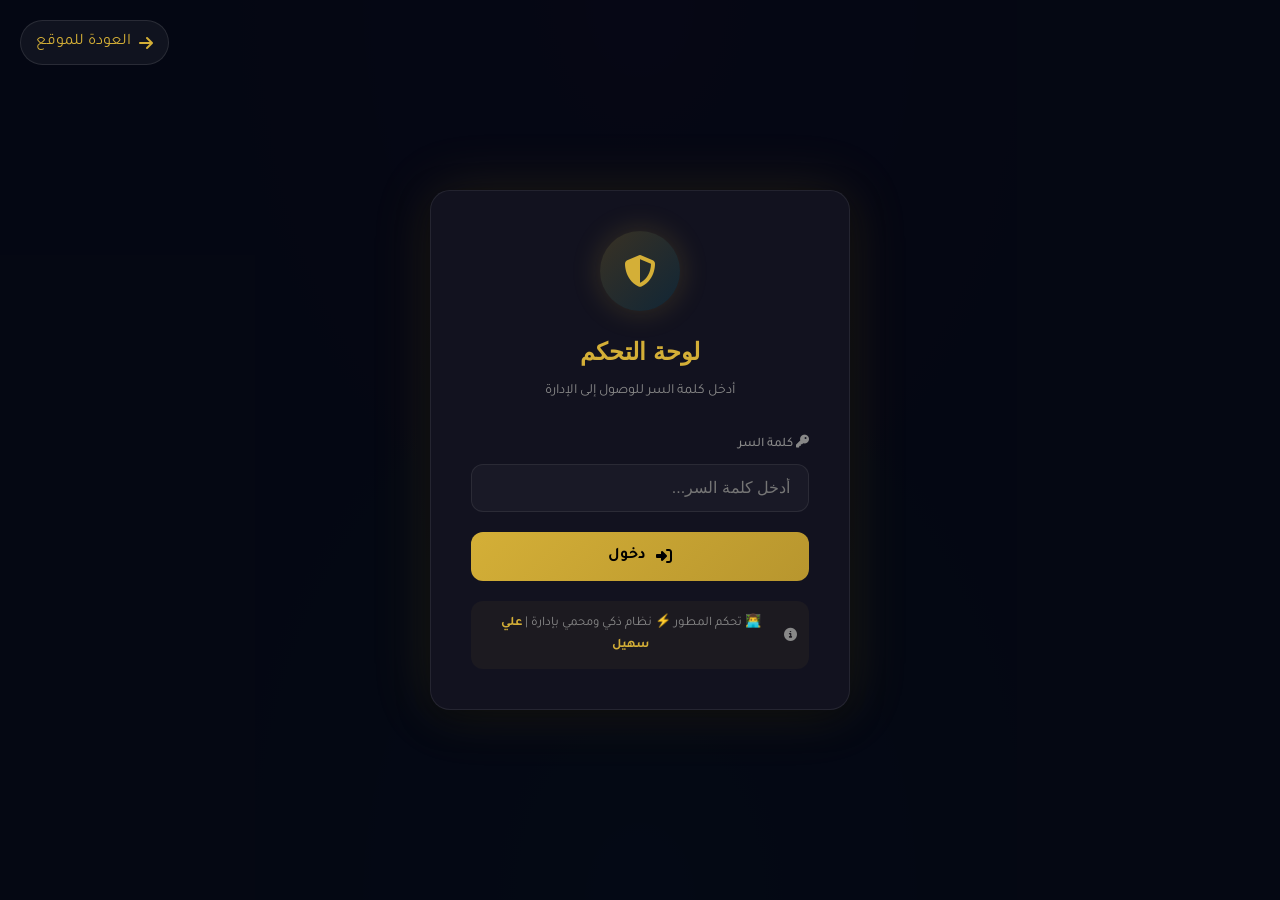
==== commit fec70e22: "تحديث-كل-الملفات" ====
--- a/admin.html
+++ b/admin.html
@@ -2,437 +2,213 @@
 <html lang="ar" dir="rtl">
 <head>
     <meta charset="UTF-8">
-<meta name="viewport" content="width=device-width, initial-scale=1.0">
-
-<!-- العنوان والوصف الأساسي للـ SEO -->
-<title>علي سهيل | أصنع ما يتخيله الآخرون - مطور ويب وحلول ذكاء اصطناعي</title>
-<meta name="description" content="أحول أصعب الأفكار إلى منصات ومتاجر رقمية ناجحة. تطوير ويب، متاجر إلكترونية، وحلول ذكاء اصطناعي تبدأ بفكرة وتنتهي بإنجاز يفوق توقعاتك.">
-
-<!-- Google Fonts -->  
-<link rel="preconnect" href="https://fonts.googleapis.com">  
-<link rel="preconnect" href="https://fonts.gstatic.com" crossorigin>  
-<link href="https://fonts.googleapis.com/css2?family=Orbitron:wght@400;500;600;700;800;900&family=Inter:wght@300;400;500;600;700&family=Tajawal:wght@300;400;500;700;800;900&display=swap" rel="stylesheet">  
-  
-<!-- Font Awesome Icons -->  
-<link rel="stylesheet" href="https://cdnjs.cloudflare.com/ajax/libs/font-awesome/6.5.1/css/all.min.css">  
-  
-<!-- ربط ملف التنسيقات -->  
-<link rel="stylesheet" href="style.css">  
-  
-<!-- Open Graph - فيسبوك وواتساب -->
-<meta property="og:type" content="website">  
-<meta property="og:url" content="https://alisuhail.com">  
-<meta property="og:title" content="علي سهيل | أصنع ما يتخيله الآخرون">  
-<meta property="og:description" content="حلول رقمية ذكية تبدأ بفكرة وتنتهي بإنجاز">  
-<meta property="og:image" content="https://i.postimg.cc/hG9jt9Pc/file-000000000bd871fd86e7128f88a6589e.png">  
-
-<!-- Twitter Card -->  
-<meta name="twitter:card" content="summary_large_image">  
-<meta name="twitter:title" content="علي سهيل | أصنع ما يتخيله الآخرون">  
-<meta name="twitter:description" content="أحول أصعب الأفكار إلى منصات ومتاجر رقمية ناجحة. تطوير ويب، متاجر إلكترونية، وحلول ذكاء اصطناعي تبدأ بفكرة وتنتهي بإنجاز.">  
-<meta name="twitter:image" content="https://i.postimg.cc/hG9jt9Pc/file-000000000bd871fd86e7128f88a6589e.png">
+    <meta name="viewport" content="width=device-width, initial-scale=1.0">
+    <title>لوحة التحكم | علي سهيل</title>
+    <link rel="preconnect" href="https://fonts.googleapis.com">
+    <link rel="preconnect" href="https://fonts.gstatic.com" crossorigin>
+    <link href="https://fonts.googleapis.com/css2?family=Orbitron:wght@400;500;600;700;800;900&family=Inter:wght@300;400;500;600;700&family=Tajawal:wght@300;400;500;700;800;900&display=swap" rel="stylesheet">
+    <link rel="stylesheet" href="https://cdnjs.cloudflare.com/ajax/libs/font-awesome/6.5.1/css/all.min.css">
+    <link rel="stylesheet" href="style.css">
+    <style>
+        body { background-color: var(--primary-bg); display: flex; justify-content: center; align-items: center; min-height: 100vh; }
+        .back-to-site { position: fixed; top: 20px; left: 20px; color: var(--gold-primary); text-decoration: none; font-family: var(--font-arabic); display: flex; align-items: center; gap: 8px; border: 1px solid var(--glass-border); padding: 8px 15px; border-radius: 50px; background: rgba(255,255,255,0.05); z-index: 10000; }
+        .back-to-site:hover { background: rgba(212,175,55,0.1); }
+    </style>
 </head>
-
 <body>
 
-    <!-- ============================================
-         Navigation Bar
-         ============================================ -->
-    <nav class="navbar" id="navbar">
-        <div class="container">
-            <a href="#home" class="navbar-brand">AliGen</a>
-            
-            <ul class="nav-menu" id="navMenu">
-                <li><a href="#home" class="nav-link active">الرئيسية</a></li>
-                <li><a href="#about" class="nav-link">عني</a></li>
-                <li><a href="#timeline" class="nav-link">المسار المهني</a></li>
-                <li><a href="#skills" class="nav-link">المهارات</a></li>
-                <li><a href="#portfolio" class="nav-link">الأعمال</a></li>
-                <li><a href="#contact" class="nav-link">تواصل</a></li>
-            </ul>
-            
-            <div class="hamburger" id="hamburger">
-                <span></span>
-                <span></span>
-                <span></span>
+    <a href="index.html" class="back-to-site"><i class="fas fa-arrow-right"></i> العودة للموقع</a>
+
+    <!-- خلفية الإدارة -->
+    <div class="admin-backdrop active" id="adminBackdrop"></div>
+
+    <!-- نافذة تسجيل الدخول -->
+    <div class="admin-login-modal active" id="adminLoginModal">
+        <div class="login-modal-content">
+            <div class="login-header">
+                <div class="login-icon-wrapper"><i class="fas fa-shield-alt"></i></div>
+                <h2>لوحة التحكم</h2>
+                <p>أدخل كلمة السر للوصول إلى الإدارة</p>
+            </div>
+            <form id="adminLoginForm">
+                <div class="login-input-group">
+                    <label><i class="fas fa-key"></i> كلمة السر</label>
+                    <input type="password" id="adminPassword" placeholder="أدخل كلمة السر..." required autocomplete="off">
+                </div>
+                <div class="login-error" id="loginError">
+                    <i class="fas fa-exclamation-circle"></i>
+                    <span>كلمة السر غير صحيحة!</span>
+                </div>
+                <button type="submit" class="login-submit-btn">
+                    <i class="fas fa-sign-in-alt"></i>
+                    <span>دخول</span>
+                </button>
+            </form>
+            <div class="login-hint">
+                <i class="fas fa-info-circle"></i>
+                <span>👨‍💻 تحكم المطور ⚡ نظام ذكي ومحمي بإدارة | <strong>علي سهيل</strong></span>
             </div>
         </div>
-    </nav>
-
-    <!-- ============================================
-         Hero Section
-         ============================================ -->
-    <section class="hero-section" id="home">
-        <canvas id="particles-canvas"></canvas>
-        
-        <div class="hero-content">
-            <div class="profile-container">
-                <div class="profile-image-wrapper">
-                    <div class="profile-image">
-                        <img src="https://i.postimg.cc/J7dBg5sp/file-0000000059b471f4b7253a886ff42925.png" 
-                             alt="علي صالح سهيل" 
-                             style="width:100%;height:100%;object-fit:cover;border-radius:50%;"
-                             onerror="this.style.display='none';this.nextElementSibling.style.display='block';">
-                        <span class="profile-fallback">AS</span>
-                    </div>
-                </div>
-            </div>
-            
-            <h1 class="hero-title">علي صالح سهيل</h1>
-            <p class="hero-subtitle">البوابة الرقمية المستقبلية</p>
-            <div class="typing-container">
-                <span class="typing-text" id="typingText"></span>
-            </div>
-            
-            <div class="hero-buttons">
-                <a href="#portfolio" class="btn-primary">
-                    <i class="fas fa-rocket"></i>
-                    عرض الأعمال  
-                </a>
-                <a href="https://aligen-connect.netlify.app/#contact" class="btn-secondary">
-                    <i data-lucide="send" class="w-4 h-4"></i>
-                    تواصل معي            
-                </a>
-                <a href="https://aligen-connect.netlify.app/#launchpad" class="btn-primary">
-                    <i data-lucide="rocket" class="fas fa-rocket my-icon w-4 h-4"></i>
-                    إطلق متجرك الجديد
-                </a>
+    </div>
+
+    <!-- لوحة الإدارة -->
+    <div class="admin-panel open" id="adminPanel">
+        <div class="panel-header">
+            <div class="panel-brand">
+                <i class="fas fa-cogs"></i>
+                <span class="toggle-panel-text">AliGen Admin</span>
+            </div>
+            <div class="panel-actions">
+                <button class="panel-toggle-btn" id="togglePanelBtn" title="طي/فتح القائمة"><i class="fas fa-bars"></i></button>
+                <a href="index.html" style="color: var(--admin-text-muted); font-size: 16px; text-decoration: none; display: flex; align-items: center;" title="إغلاق"><i class="fas fa-times"></i></a>
             </div>
         </div>
-        
-        <div class="scroll-indicator">
-            <span>اكتشف المزيد</span>
-            <i class="fas fa-chevron-down"></i>
+
+        <div class="panel-body">
+            <section class="panel-section">
+                <h3 class="section-heading"><i class="fas fa-chart-bar"></i> نظرة عامة</h3>
+                <div class="stats-grid-mini">
+                    <div class="stat-box">
+                        <div class="stat-icon-mini blue"><i class="fas fa-project-diagram"></i></div>
+                        <div class="stat-info"><span class="stat-number" id="totalProjectsCount">0</span><span class="stat-label">إجمالي المشاريع</span></div>
+                    </div>
+                    <div class="stat-box">
+                        <div class="stat-icon-mini green"><i class="fas fa-eye"></i></div>
+                        <div class="stat-info"><span class="stat-number" id="totalViewsCount">0</span><span class="stat-label">إجمالي المشاهدات</span></div>
+                    </div>
+                    <div class="stat-box">
+                        <div class="stat-icon-mini gold"><i class="fas fa-check-circle"></i></div>
+                        <div class="stat-info"><span class="stat-number" id="activeProjectsCount">0</span><span class="stat-label">مشاريع فعالة</span></div>
+                    </div>
+                    <div class="stat-box">
+                        <div class="stat-icon-mini red"><i class="fas fa-eye-slash"></i></div>
+                        <div class="stat-info"><span class="stat-number" id="hiddenProjectsCount">0</span><span class="stat-label">مشاريع مخفية</span></div>
+                    </div>
+                </div>
+            </section>
+
+            <section class="panel-section form-section">
+                <h3 class="section-heading" id="formSectionTitle"><i class="fas fa-plus-circle"></i> <span>إضافة مشروع جديد</span></h3>
+                <form id="projectForm" class="project-form">
+                    <input type="hidden" id="editingProjectId" value="">
+                    <div class="form-row">
+                        <div class="form-group full-width">
+                            <label><i class="fas fa-heading"></i> عنوان المشروع *</label>
+                            <input type="text" id="projTitle" placeholder="مثال: متجر إلكتروني متكامل" required>
+                        </div>
+                    </div>
+                    <div class="form-row two-cols">
+                        <div class="form-group">
+                            <label><i class="fas fa-tags"></i> التصنيف *</label>
+                            <select id="projCategory" required></select>
+                        </div>
+                        <div class="form-group">
+                            <label><i class="fas fa-icons"></i> الأيقونة (Font Awesome)</label>
+                            <input type="text" id="projIcon" placeholder="fa-shopping-cart" value="fa-code">
+                            <small>اسم أيقونة Font Awesome بدون fa-</small>
+                        </div>
+                    </div>
+                    <div class="form-row">
+                        <div class="form-group full-width">
+                            <label><i class="fas fa-align-left"></i> وصف المشروع *</label>
+                            <textarea id="projDescription" rows="3" placeholder="اكتب وصفاً مختصراً للمشروع..." required></textarea>
+                        </div>
+                    </div>
+                    <div class="form-row three-cols">
+                        <div class="form-group">
+                            <label><i class="fas fa-star"></i> التقييم</label>
+                            <input type="number" id="projRating" min="0" max="5" step="0.5" value="5">
+                        </div>
+                        <div class="form-group">
+                            <label><i class="fas fa-eye"></i> عدد المشاهدات</label>
+                            <input type="number" id="projViews" min="0" value="0">
+                        </div>
+                        <div class="form-group">
+                            <label><i class="fas fa-link"></i> رابط الموقع</label>
+                            <input type="url" id="projLink" placeholder="https://example.com">
+                            <button type="button" onclick="openProjectLink()">فتح الرابط</button>
+                        </div>
+                    </div>
+                    <div class="form-row">
+                        <div class="form-group full-width">
+                            <label><i class="fas fa-image"></i> صورة المشروع</label>
+                            <div class="image-source-switch">
+                                <button type="button" class="source-btn active" id="uploadModeBtn" onclick="switchImageMode('upload')"><i class="fas fa-upload"></i> رفع</button>
+                                <button type="button" class="source-btn" id="urlModeBtn" onclick="switchImageMode('url')"><i class="fas fa-link"></i> رابط</button>
+                            </div>
+                            <div id="uploadSection" class="image-section">
+                                <div class="upload-box">
+                                    <input type="file" id="projectImageUpload" accept="image/*" hidden>
+                                    <button type="button" class="upload-btn" onclick="document.getElementById('projectImageUpload').click()"><i class="fas fa-upload"></i> اختيار صورة</button>
+                                    <img id="imagePreview" class="image-preview" style="display:none;">
+                                </div>
+                            </div>
+                            <div id="urlSection" class="image-section" style="display:none;">
+                                <input type="url" id="projImage" placeholder="https://example.com/image.jpg">
+                            </div>
+                        </div>
+                    </div>
+                    <div class="form-row">
+                        <div class="form-group full-width">
+                            <label class="checkbox-label">
+                                <input type="checkbox" id="projVisible" checked>
+                                <span>إظهار المشروع في المعرض العام</span>
+                            </label>
+                        </div>
+                    </div>
+                    <div class="form-actions">
+                        <button type="submit" class="btn-primary-form" id="submitProjectBtn"><i class="fas fa-plus"></i> <span>إضافة المشروع</span></button>
+                        <button type="button" class="btn-secondary-form" id="cancelEditBtn" style="display:none;"><i class="fas fa-times"></i> <span>إلغاء</span></button>
+                    </div>
+                </form>
+            </section>
+                
+            <section class="panel-section list-section">
+                <h3 class="section-heading"><i class="fas fa-list-ul"></i> <span>إدارة المشاريع</span></h3>
+                <div class="list-controls">
+                    <div class="search-box">
+                        <i class="fas fa-search"></i>
+                        <input type="text" id="searchProjects" placeholder="بحث عن مشروع...">
+                    </div>
+                    <div class="filter-tabs">
+                        <button class="filter-tab active" data-filter="all">الكل</button>
+                        <button class="filter-tab" data-filter="visible">فعالة</button>
+                        <button class="filter-tab" data-filter="hidden">مخفية</button>
+                    </div>
+                </div>
+                <div class="projects-list-container" id="projectsListContainer"></div>
+            </section>
+
+            <section class="panel-section">
+                <h3 class="section-heading"><i class="fas fa-database"></i> النسخ الاحتياطي</h3>
+                <div class="backup-actions">
+                    <button class="btn-outline" id="exportDataBtn"><i class="fas fa-download"></i> تصدير</button>
+                    <button class="btn-outline" id="importDataBtn"><i class="fas fa-upload"></i> استيراد</button>
+                    <input type="file" id="importFileInput" accept=".json" style="display:none;">
+                </div>
+            </section>
+                
+            <div class="settings-card">
+                <h3 class="settings-title"><i class="fas fa-lock"></i> تغيير كلمة السر</h3>
+                <div class="form-group">
+                    <label>كلمة السر الحالية</label>
+                    <input type="password" id="currentPassword" placeholder="أدخل كلمة السر الحالية">
+                </div>
+                <div class="form-group">
+                    <label>كلمة السر الجديدة</label>
+                    <input type="password" id="newPassword" placeholder="أدخل كلمة السر الجديدة">
+                </div>
+                <div class="form-group">
+                    <label>تأكيد كلمة السر</label>
+                    <input type="password" id="confirmPassword" placeholder="أعد إدخال كلمة السر">
+                </div>
+                <button type="button" class="save-password-btn" onclick="changeAdminPassword()"><i class="fas fa-save"></i> حفظ</button>
+                <div id="passwordMessage"></div>
+            </div>
         </div>
-    </section>
-
-    <!-- ============================================
-         About Section
-         ============================================ -->
-    <section class="about-section" id="about">
-        <div class="container">
-            <h2 class="section-title fade-in">الملف الشخصي</h2>
-            
-            <div class="about-grid">
-                <div class="glass about-card fade-in">
-                    <div class="about-header">
-                        <div class="about-icon">
-                            <i class="fas fa-user-tie"></i>
-                        </div>
-                        <div>
-                            <h3 class="about-title-small">علي صالح سهيل</h3>
-                            <p class="about-subtitle">مدير مالي | مطور ويب | مستشار رقمي</p>
-                        </div>
-                    </div>
-                    
-                    <p class="about-text">
-                        أنا <strong>علي سهيل</strong>، قائد تقني ومالي يجمع بين <strong>العقلية الإدارية المحترفة</strong> و<strong>القدرات التقنية المتقدمة</strong>. أمتلك خبرة واسعة في إدارة العمليات المالية وتطوير الأنظمة الرقمية، مع شغف عميق بتوظيف التقنيات الحديثة والذكاء الاصطناعي لتحسين الكفاءة التشغيلية.
-                    </p>
-                    
-                    <p class="about-text">
-                        أسعى دائماً لتقديم حلول مبتكرة تجمع بين <strong>الدقة المالية</strong> و<strong>الإبداع التقني</strong>، مما يمكن المؤسسات والأفراد من تحقيق أهدافهم بكفاءة عالية في العصر الرقمي.
-                    </p>
-                    
-                    <div class="vision-box">
-                        <div class="vision-label">الرؤية المستقبلية</div>
-                        <p class="vision-text">
-                            "بناء جسور رقمية متينة تربط بين الإدارة الذكية والتقنية المتقدمة، لتمكين المؤسسات من التحول الرقمي الشامل وتحقيق التميز في عالم الأعمال المتطور."
-                        </p>
-                    </div>
-                    
-                    <div class="stats-grid">
-                        <div class="stat-card" data-count="2">
-                            <div class="stat-icon"><i class="fas fa-history"></i></div>
-                            <div class="stat-number">0</div>
-                            <div class="stat-label">سنوات من الابتكار والممارسة</div>
-                        </div>
-                        <div class="stat-card" data-count="45">
-                            <div class="stat-icon"><i class="fas fa-laptop-code"></i></div>
-                            <div class="stat-number">0</div>
-                            <div class="stat-label">منصة رقمية ونظام برمجي متكامل</div>
-                        </div>
-                        <div class="stat-card" data-count="35">
-                            <div class="stat-icon"><i class="fas fa-chart-line"></i></div>
-                            <div class="stat-number">0</div>
-                            <div class="stat-label">شراكة نجاح وتحول رقمي للمؤسسات</div>
-                        </div>
-                        <div class="stat-card" data-count="12">
-                            <div class="stat-icon"><i class="fas fa-brain"></i></div>
-                            <div class="stat-number">0</div>
-                            <div class="stat-label">أداة وتقنية ذكاء اصطناعي مدمجة</div>
-                        </div>
-                    </div>
-                </div>
-            </div>
-        </div>
-    </section>
-
-    <!-- ============================================
-         Timeline Section
-         ============================================ -->
-    <section class="timeline-section" id="timeline">
-        <div class="container">
-            <h2 class="section-title fade-in">المسار المهني</h2>
-            
-            <div class="timeline-container fade-in">
-                <div class="timeline-line"></div>
-                
-                <div class="timeline-item">
-                    <div class="timeline-node"></div>
-                    <div class="glass timeline-content">
-                        <div class="timeline-connector"></div>
-                        <span class="timeline-date">2023 - حتى الآن</span>
-                        <h3 class="timeline-title">مستقل ومطور تقني متخصص</h3>
-                        <div class="timeline-company">
-                            <i class="fas fa-briefcase"></i>
-                            الاستشارات الرقمية والتطوير المستقل
-                        </div>
-                        <p class="timeline-description">
-                            تقديم استشارات متخصصة في التحول الرقمي وتطوير حلول الويب المتكاملة، مع التركيز على بناء الأنظمة المالية والإدارية الذكية وتوظيف الذكاء الاصطناعي في تحسين الأداء التشغيلي.
-                        </p>
-                    </div>
-                </div>
-
-                <div class="timeline-item">
-                    <div class="timeline-node"></div>
-                    <div class="glass timeline-content">
-                        <div class="timeline-connector"></div>
-                        <span class="timeline-date">2021 - 2023</span>
-                        <h3 class="timeline-title">محاسب مالي ومسؤول إداري</h3>
-                        <div class="timeline-company">
-                            <i class="fas fa-building"></i>
-                            محل اليرموك التجاري
-                        </div>
-                        <p class="timeline-description">
-                            إدارة شاملة للعمليات المالية والمحاسبية، تطوير أنظمة إدارة المخزون والمبيعات، تحليل البيانات المالية واتخاذ القرارات الاستراتيجية، والإشراف على فريق العمل المالي.
-                        </p>
-                    </div>
-                </div>
-
-                <div class="timeline-item">
-                    <div class="timeline-node"></div>
-                    <div class="glass timeline-content">
-                        <div class="timeline-connector"></div>
-                        <span class="timeline-date">2019 - 2023</span>
-                        <h3 class="timeline-title">إدارة وتطوير الأنظمة المالية والمحاسبية</h3>
-                        <div class="timeline-company">
-                            <i class="fas fa-chart-pie"></i>
-                            الممارسة المهنية المتقدمة والتشغيل التجاري
-                        </div>
-                        <p class="timeline-description">
-                            صقل المهارات الميدانية في إدارة الحسابات والرقابة المالية عبر ممارسة عملية مكثفة؛ شملت بناء وهيكلة الدورات المستندية، وتحليل الميزانيات، وتصميم الأنظمة المحاسبية البرمجية التي تربط بين الكفاءة الإدارية والحلول التقنية الذكية.
-                        </p>
-                    </div>
-                </div>
-
-                <div class="timeline-item">
-                    <div class="timeline-node education"></div>
-                    <div class="glass timeline-content">
-                        <div class="timeline-connector"></div>
-                        <span class="timeline-date edu">2021</span>
-                        <h3 class="timeline-title">الرخصة الدولية لقيادة الحاسوب (ICDL)</h3>
-                        <div class="timeline-company">
-                            <i class="fas fa-certificate"></i>
-                            شهادة مهنية معتمدة
-                        </div>
-                        <p class="timeline-description">
-                            إتقان المهارات الأساسية والمتقدمة في التعامل مع التطبيقات المكتبية، وإدارة البيانات، والحلول الرقمية التي تدعم بيئات العمل المؤسسية.
-                        </p>
-                    </div>
-                </div>
-            </div>
-        </div>
-    </section>
-
-    <!-- ============================================
-         Skills Section
-         ============================================ -->
-    <section class="skills-section" id="skills">
-        <div class="container">
-            <h2 class="section-title fade-in">مصفوفة الكفاءات والمهارات</h2>
-            
-            <div class="skills-grid">
-                <div class="glass skill-category management fade-in">
-                    <div class="category-header">
-                        <div class="category-icon"><i class="fas fa-chart-pie"></i></div>
-                        <h3 class="category-title">الأنظمة المالية والإدارية</h3>
-                    </div>
-                    <div class="skill-item" data-skill="95">
-                        <div class="skill-info"><span class="skill-name">المحاسبة المالية والميدانية</span><span class="skill-percent">95%</span></div>
-                        <div class="progress-bar"><div class="progress-fill"></div></div>
-                    </div>
-                    <div class="skill-item" data-skill="92">
-                        <div class="skill-info"><span class="skill-name">هيكلة وأتمتة العمليات التشغيلية</span><span class="skill-percent">92%</span></div>
-                        <div class="progress-bar"><div class="progress-fill"></div></div>
-                    </div>
-                    <div class="skill-item" data-skill="88">
-                        <div class="skill-info"><span class="skill-name">التحليل المالي وصناعة التقارير</span><span class="skill-percent">88%</span></div>
-                        <div class="progress-bar"><div class="progress-fill"></div></div>
-                    </div>
-                    <div class="skill-item" data-skill="85">
-                        <div class="skill-info"><span class="skill-name">إدارة المخزون وحركة المبيعات</span><span class="skill-percent">85%</span></div>
-                        <div class="progress-bar"><div class="progress-fill"></div></div>
-                    </div>
-                </div>
-
-                <div class="glass skill-category development fade-in">
-                    <div class="category-header">
-                        <div class="category-icon"><i class="fas fa-code"></i></div>
-                        <h3 class="category-title">تطوير الويب والحلول البرمجية</h3>
-                    </div>
-                    <div class="skill-item" data-skill="93">
-                        <div class="skill-info"><span class="skill-name">HTML5 / CSS3 / JavaScript</span><span class="skill-percent">93%</span></div>
-                        <div class="progress-bar"><div class="progress-fill"></div></div>
-                    </div>
-                    <div class="skill-item" data-skill="87">
-                        <div class="skill-info"><span class="skill-name">بناء المنصات والمتاجر الرقمية الحديثة</span><span class="skill-percent">87%</span></div>
-                        <div class="progress-bar"><div class="progress-fill"></div></div>
-                    </div>
-                    <div class="skill-item" data-skill="82">
-                        <div class="skill-info"><span class="skill-name">الربط البرمجي وهندسة قواعد البيانات</span><span class="skill-percent">82%</span></div>
-                        <div class="progress-bar"><div class="progress-fill"></div></div>
-                    </div>
-                    <div class="skill-item" data-skill="78">
-                        <div class="skill-info"><span class="skill-name">لوحات التحكم وإدارة المحتوى (Dashboards)</span><span class="skill-percent">78%</span></div>
-                        <div class="progress-bar"><div class="progress-fill"></div></div>
-                    </div>
-                </div>
-            </div>
-        </div>
-    </section>
-
-    <!-- ============================================
-         Portfolio Section
-         ============================================ -->
-    <section class="portfolio-section" id="portfolio">
-        <div class="container">
-            <h2 class="section-title fade-in">معرض الأعمال</h2>
-            
-            <div class="filter-container fade-in">
-                <button class="filter-btn active" data-filter="all"><span>الكل</span></button>
-                <button class="filter-btn" data-filter="development"><span>تطوير الويب</span></button>
-                <button class="filter-btn" data-filter="design"><span>التصميم</span></button>
-                <button class="filter-btn" data-filter="ai"><span>الذكاء الاصطناعي</span></button>
-            </div>
-            
-            <div class="portfolio-grid fade-in" id="portfolioGrid">
-                <!-- يتم ملؤه ديناميكياً من ملف script.js -->
-            </div>
-        </div>
-    </section>
-
-    <!-- ============================================
-         Contact CTA Buttons
-         ============================================ -->
-    <div class="cta-buttons">
-        <a href="https://aligen-connect.netlify.app/#contact" onclick="toggleMobileMenu()" class="btn-primary">
-           <i data-lucide="send" class="w-4 h-4"></i> 
-            تواصل سريع
-        </a>
-        <a href="https://aligen-connect.netlify.app/#launchpad" onclick="toggleMobileMenu()" class="btn-secondary">
-            <i data-lucide="rocket" class="w-4 h-4"></i>
-             إطلاق مشروع جديد
-        </a>
     </div>
 
-    <!-- ============================================
-         Footer
-         ============================================ -->
-    <footer class="futuristic-footer">
-        <div class="footer-line"></div>
-        <p class="footer-text">تمت الهندسة الرقمية والإبداع الفني بواسطة</p>
-        <div class="designer-branding">
-            <div class="brand-dev-capsule">علي سهيل</div>
-            <span class="brand-nexus-text">AliGen Nexus</span>
-            <div class="footer-buttons-container">
-                <a href="https://aligen-nex-fduws5fc.manus.space" target="_blank" class="agbtn">
-                    <i class="fas fa-globe"></i> زيارة موقعي الإلكتروني
-                </a>
-                <a href="https://aligen-connect.netlify.app/#contact" target="_blank" class="agbtn contact-btn">
-                    <i class="fas fa-paper-plane"></i> تواصل معنا
-                </a>
-            </div>
-            <div class="agmail" id="copyMail">
-                <i class="fas fa-envelope"></i> aligen@alisuhail.com
-            </div>
-        </div>
-        <p class="footer-copy">جميع الحقوق محفوظة © علي سهيل | 2026 م • 1447 هـ</p>
-    </footer>
-
-    <!-- Scroll to Top -->
-    <button class="scroll-top-btn" id="scrollTopBtn" aria-label="العودة للأعلى">
-        <i class="fas fa-chevron-up"></i>
-    </button>
-
-    <!-- زر الدخول للوحة التحكم (ينقلك لصفحة admin.html) -->
-    <a href="admin.html" class="floating-admin-btn" title="فتح لوحة الإدارة" target="_blank">
-        <i class="fas fa-cog"></i>
-    </a>
-
-    <!-- ربط ملف الجافاسكريبت الرئيسي -->
-    <script src="script.js"></script>
-
-    <!-- كود ربط استمارة التواصل بقاعدة بيانات فايربيس Firestore (يجب أن يبقى module) -->
-    <script type="module">
-        import { initializeApp } from "https://www.gstatic.com/firebasejs/12.13.0/firebase-app.js";
-        import { getAnalytics } from "https://www.gstatic.com/firebasejs/12.13.0/firebase-analytics.js";
-        import { getFirestore, collection, addDoc, serverTimestamp } from "https://www.gstatic.com/firebasejs/12.13.0/firebase-firestore.js";
-
-        const firebaseConfig = {
-            apiKey: "AIzaSyB22o1vU_mT0k_3IWxIdcopri5rWjGiPYI",
-            authDomain: "aligen-cv.firebaseapp.com",
-            projectId: "aligen-cv",
-            storageBucket: "aligen-cv.firebasestorage.app",
-            messagingSenderId: "947518496863",
-            appId: "1:947518496863:web:9a6d0e6fd05e4dda3cfbea",
-            measurementId: "G-0F3BT9Z23Q"
-        };
-
-        const app = initializeApp(firebaseConfig);
-        const analytics = getAnalytics(app);
-        const db = getFirestore(app);
-
-        const contactForm = document.getElementById('contactForm');
-        
-        // التأكد من وجود النموذج في الصفحة قبل تنفيذ الكود لتفادي الأخطاء
-        if (contactForm) {
-            contactForm.addEventListener('submit', async (e) => {
-                e.preventDefault();
-
-                const submitBtn = contactForm.querySelector('.submit-btn span');
-                const originalText = submitBtn.innerText;
-                submitBtn.innerText = "جاري إرسال طلبك...";
-
-                const formData = {
-                    name: document.getElementById('name').value,
-                    phone: document.getElementById('phone').value,
-                    email: document.getElementById('email').value,
-                    country: document.getElementById('country').value,
-                    city: document.getElementById('city').value || "غير محدد",
-                    company: document.getElementById('company').value || "غير محدد",
-                    jobTitle: document.getElementById('jobTitle').value,
-                    reason: document.getElementById('reason').value,
-                    details: document.getElementById('details').value,
-                    createdAt: serverTimestamp()
-                };
-
-                try {
-                    const docRef = await addDoc(collection(db, "incoming_requests"), formData);
-                    if (typeof showNotification === 'function') {
-                        showNotification("تم إرسال طلبك بنجاح! يسعدنا التعامل معك وسنتواصل معك قريباً.", "success");
-                    }
-                    contactForm.reset();
-                } catch (error) {
-                    console.error("خطأ أثناء حفظ البيانات في فايربيس: ", error);
-                    if (typeof showNotification === 'function') {
-                        showNotification("عذراً، حدث خطأ أثناء إرسال الطلب. يرجى المحاولة مرة أخرى.", "danger");
-                    }
-                } finally {
-                    submitBtn.innerText = originalText;
-                }
-            });
-        }
-    </script>
-    
+    <!-- ملف الجافاسكريبت الخاص بلوحة التحكم -->
+    <script src="admin.js"></script>
 </body>
 </html>
